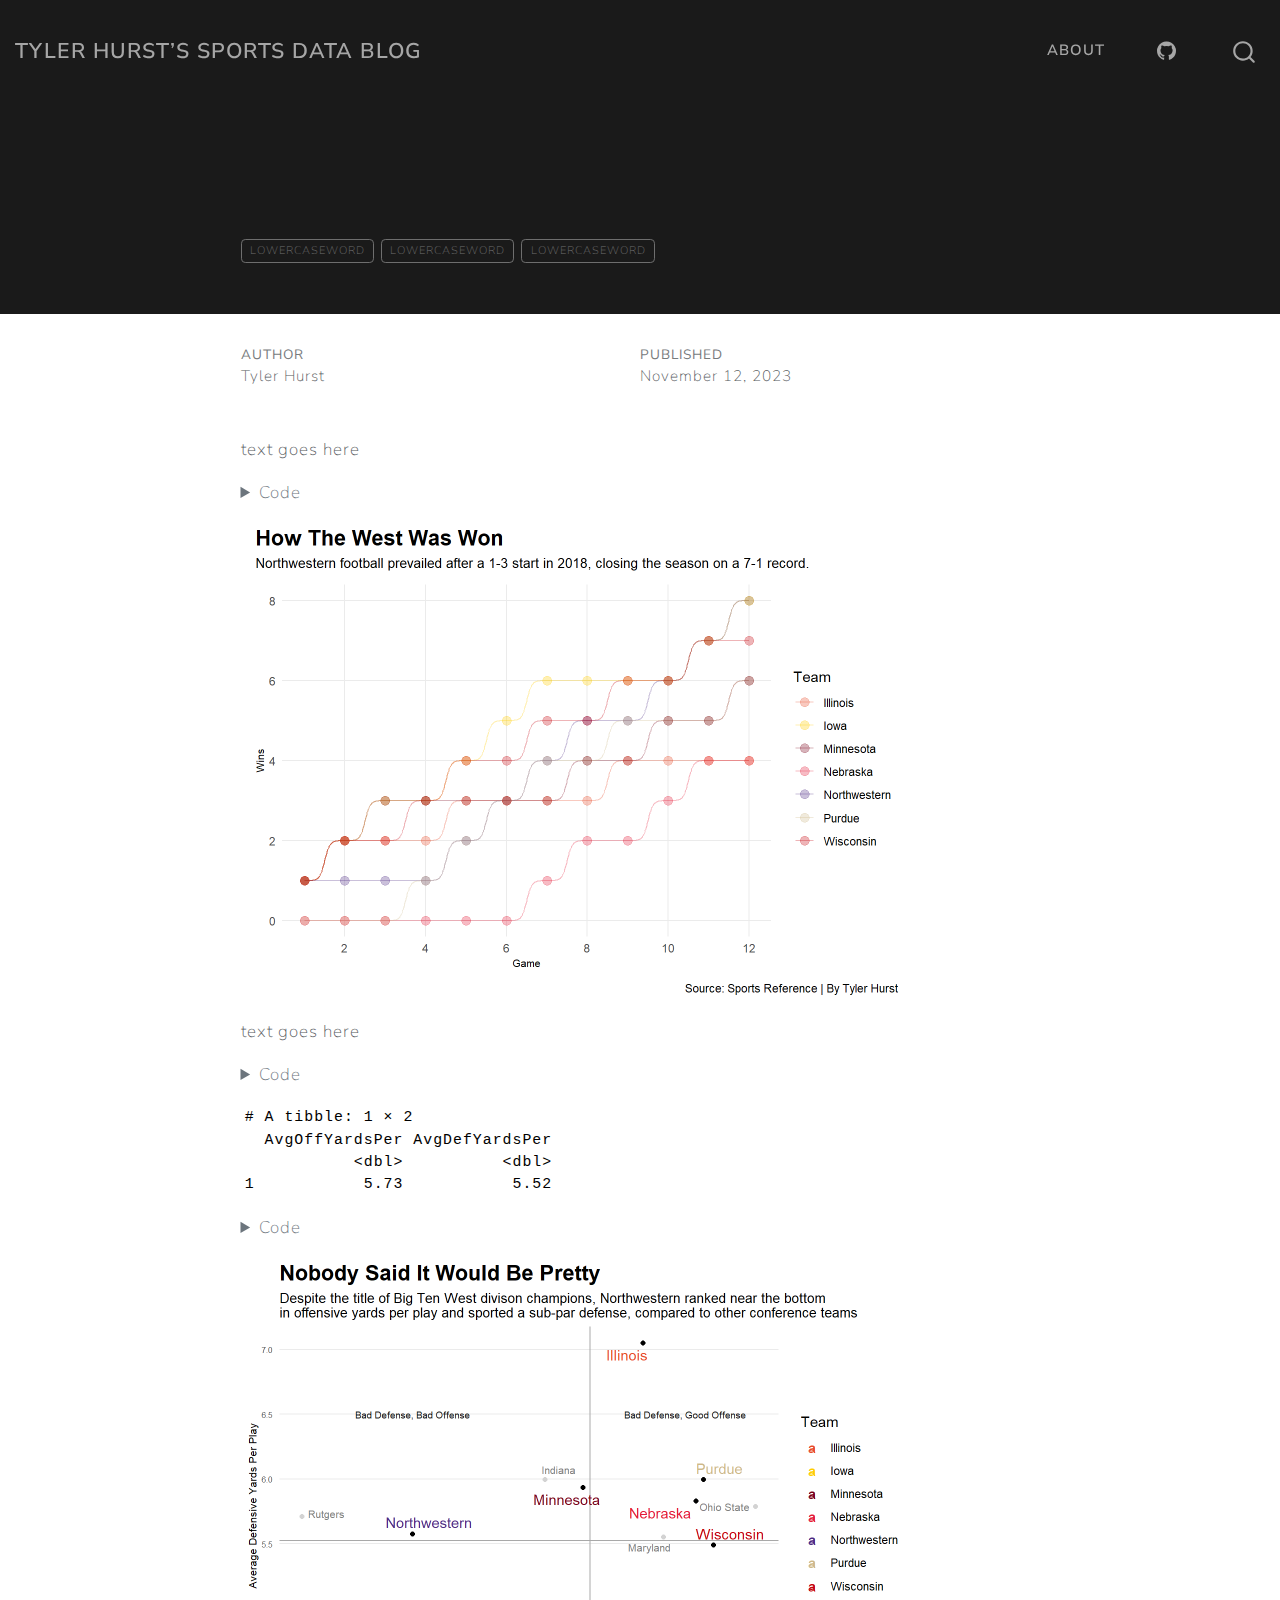
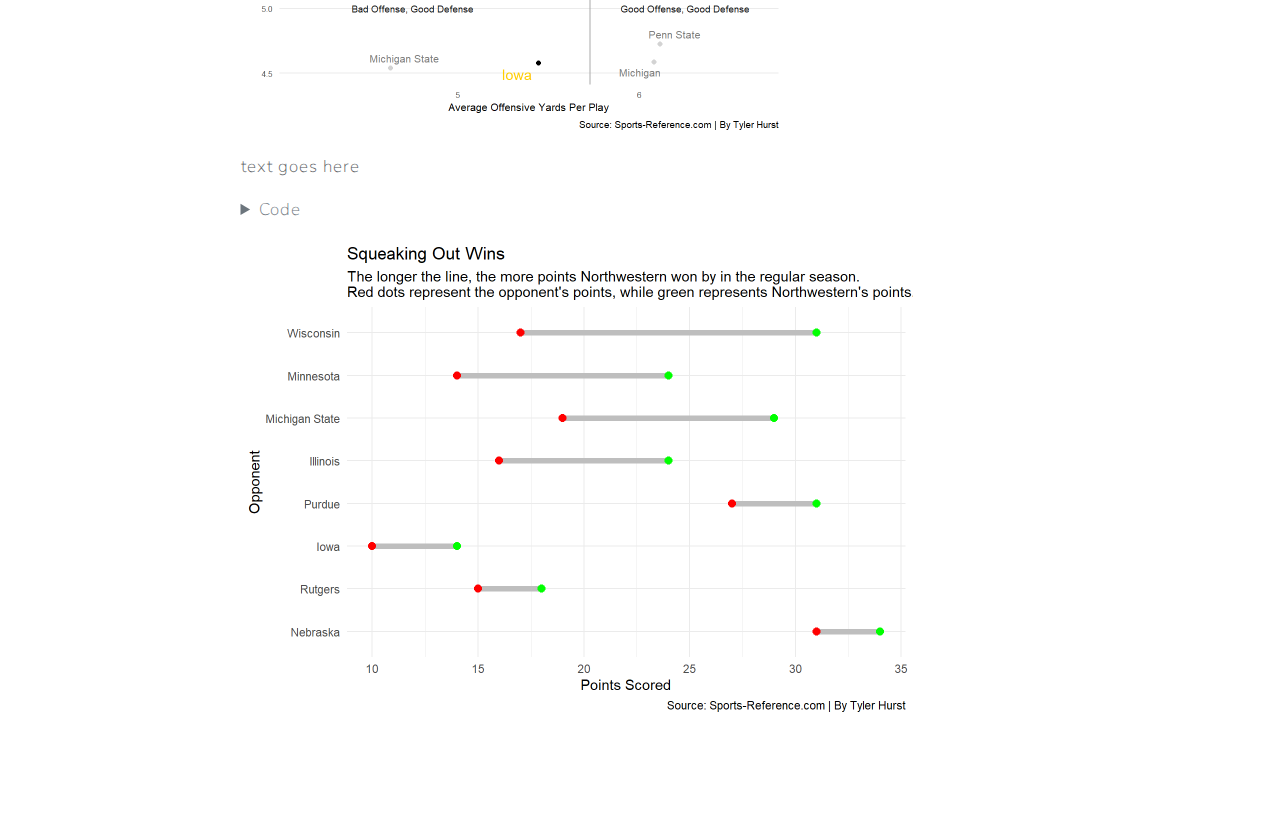
==== posts/how-northwestern-won-the-2018-big-ten-west/index.html @ 67102b9d "Project1 Draft" ====
<!DOCTYPE html>
<html xmlns="http://www.w3.org/1999/xhtml" lang="en" xml:lang="en"><head>

<meta charset="utf-8">
<meta name="generator" content="quarto-1.3.450">

<meta name="viewport" content="width=device-width, initial-scale=1.0, user-scalable=yes">

<meta name="author" content="Tyler Hurst">
<meta name="dcterms.date" content="2023-11-12">

<title>Tyler Hurst’s Sports Data Blog - How Northwestern Won the 2018 Big Ten West</title>
<style>
code{white-space: pre-wrap;}
span.smallcaps{font-variant: small-caps;}
div.columns{display: flex; gap: min(4vw, 1.5em);}
div.column{flex: auto; overflow-x: auto;}
div.hanging-indent{margin-left: 1.5em; text-indent: -1.5em;}
ul.task-list{list-style: none;}
ul.task-list li input[type="checkbox"] {
  width: 0.8em;
  margin: 0 0.8em 0.2em -1em; /* quarto-specific, see https://github.com/quarto-dev/quarto-cli/issues/4556 */ 
  vertical-align: middle;
}
/* CSS for syntax highlighting */
pre > code.sourceCode { white-space: pre; position: relative; }
pre > code.sourceCode > span { display: inline-block; line-height: 1.25; }
pre > code.sourceCode > span:empty { height: 1.2em; }
.sourceCode { overflow: visible; }
code.sourceCode > span { color: inherit; text-decoration: inherit; }
div.sourceCode { margin: 1em 0; }
pre.sourceCode { margin: 0; }
@media screen {
div.sourceCode { overflow: auto; }
}
@media print {
pre > code.sourceCode { white-space: pre-wrap; }
pre > code.sourceCode > span { text-indent: -5em; padding-left: 5em; }
}
pre.numberSource code
  { counter-reset: source-line 0; }
pre.numberSource code > span
  { position: relative; left: -4em; counter-increment: source-line; }
pre.numberSource code > span > a:first-child::before
  { content: counter(source-line);
    position: relative; left: -1em; text-align: right; vertical-align: baseline;
    border: none; display: inline-block;
    -webkit-touch-callout: none; -webkit-user-select: none;
    -khtml-user-select: none; -moz-user-select: none;
    -ms-user-select: none; user-select: none;
    padding: 0 4px; width: 4em;
  }
pre.numberSource { margin-left: 3em;  padding-left: 4px; }
div.sourceCode
  {   }
@media screen {
pre > code.sourceCode > span > a:first-child::before { text-decoration: underline; }
}
</style>


<script src="../../site_libs/quarto-nav/quarto-nav.js"></script>
<script src="../../site_libs/quarto-nav/headroom.min.js"></script>
<script src="../../site_libs/clipboard/clipboard.min.js"></script>
<script src="../../site_libs/quarto-search/autocomplete.umd.js"></script>
<script src="../../site_libs/quarto-search/fuse.min.js"></script>
<script src="../../site_libs/quarto-search/quarto-search.js"></script>
<meta name="quarto:offset" content="../../">
<script src="../../site_libs/quarto-html/quarto.js"></script>
<script src="../../site_libs/quarto-html/popper.min.js"></script>
<script src="../../site_libs/quarto-html/tippy.umd.min.js"></script>
<script src="../../site_libs/quarto-html/anchor.min.js"></script>
<link href="../../site_libs/quarto-html/tippy.css" rel="stylesheet">
<link href="../../site_libs/quarto-html/quarto-syntax-highlighting.css" rel="stylesheet" id="quarto-text-highlighting-styles">
<script src="../../site_libs/bootstrap/bootstrap.min.js"></script>
<link href="../../site_libs/bootstrap/bootstrap-icons.css" rel="stylesheet">
<link href="../../site_libs/bootstrap/bootstrap.min.css" rel="stylesheet" id="quarto-bootstrap" data-mode="light">
<script id="quarto-search-options" type="application/json">{
  "location": "navbar",
  "copy-button": false,
  "collapse-after": 3,
  "panel-placement": "end",
  "type": "overlay",
  "limit": 20,
  "language": {
    "search-no-results-text": "No results",
    "search-matching-documents-text": "matching documents",
    "search-copy-link-title": "Copy link to search",
    "search-hide-matches-text": "Hide additional matches",
    "search-more-match-text": "more match in this document",
    "search-more-matches-text": "more matches in this document",
    "search-clear-button-title": "Clear",
    "search-detached-cancel-button-title": "Cancel",
    "search-submit-button-title": "Submit",
    "search-label": "Search"
  }
}</script>


<link rel="stylesheet" href="../../styles.css">
</head>

<body class="nav-fixed fullcontent">

<div id="quarto-search-results"></div>
  <header id="quarto-header" class="headroom fixed-top">
    <nav class="navbar navbar-expand-lg navbar-dark ">
      <div class="navbar-container container-fluid">
      <div class="navbar-brand-container">
    <a class="navbar-brand" href="../../index.html">
    <span class="navbar-title">Tyler Hurst’s Sports Data Blog</span>
    </a>
  </div>
            <div id="quarto-search" class="" title="Search"></div>
          <button class="navbar-toggler" type="button" data-bs-toggle="collapse" data-bs-target="#navbarCollapse" aria-controls="navbarCollapse" aria-expanded="false" aria-label="Toggle navigation" onclick="if (window.quartoToggleHeadroom) { window.quartoToggleHeadroom(); }">
  <span class="navbar-toggler-icon"></span>
</button>
          <div class="collapse navbar-collapse" id="navbarCollapse">
            <ul class="navbar-nav navbar-nav-scroll ms-auto">
  <li class="nav-item">
    <a class="nav-link" href="../../about.html" rel="" target="">
 <span class="menu-text">About</span></a>
  </li>  
  <li class="nav-item compact">
    <a class="nav-link" href="https://github.com/tylerhursttt" rel="" target=""><i class="bi bi-github" role="img">
</i> 
 <span class="menu-text"></span></a>
  </li>  
</ul>
            <div class="quarto-navbar-tools">
</div>
          </div> <!-- /navcollapse -->
      </div> <!-- /container-fluid -->
    </nav>
</header>
<!-- content -->
<header id="title-block-header" class="quarto-title-block default page-columns page-full">
  <div class="quarto-title-banner page-columns page-full">
    <div class="quarto-title column-body">
      <h1 class="title">How Northwestern Won the 2018 Big Ten West</h1>
                                <div class="quarto-categories">
                <div class="quarto-category">lowercaseword</div>
                <div class="quarto-category">lowercaseword</div>
                <div class="quarto-category">lowercaseword</div>
              </div>
                  </div>
  </div>
    
  
  <div class="quarto-title-meta">

      <div>
      <div class="quarto-title-meta-heading">Author</div>
      <div class="quarto-title-meta-contents">
               <p>Tyler Hurst </p>
            </div>
    </div>
      
      <div>
      <div class="quarto-title-meta-heading">Published</div>
      <div class="quarto-title-meta-contents">
        <p class="date">November 12, 2023</p>
      </div>
    </div>
    
      
    </div>
    
  
  </header><div id="quarto-content" class="quarto-container page-columns page-rows-contents page-layout-article page-navbar">
<!-- sidebar -->
<!-- margin-sidebar -->
    
<!-- main -->
<main class="content quarto-banner-title-block" id="quarto-document-content">




<p>text goes here</p>
<div class="cell">
<details>
<summary>Code</summary>
<div class="sourceCode cell-code" id="cb1"><pre class="sourceCode r code-with-copy"><code class="sourceCode r"><span id="cb1-1"><a href="#cb1-1" aria-hidden="true" tabindex="-1"></a><span class="fu">library</span>(tidyverse)</span>
<span id="cb1-2"><a href="#cb1-2" aria-hidden="true" tabindex="-1"></a><span class="fu">library</span>(ggbump)</span>
<span id="cb1-3"><a href="#cb1-3" aria-hidden="true" tabindex="-1"></a><span class="fu">library</span>(patchwork)</span>
<span id="cb1-4"><a href="#cb1-4" aria-hidden="true" tabindex="-1"></a><span class="fu">library</span>(ggrepel)</span>
<span id="cb1-5"><a href="#cb1-5" aria-hidden="true" tabindex="-1"></a><span class="fu">library</span>(ggalt)</span>
<span id="cb1-6"><a href="#cb1-6" aria-hidden="true" tabindex="-1"></a><span class="fu">library</span>(ggtext)</span>
<span id="cb1-7"><a href="#cb1-7" aria-hidden="true" tabindex="-1"></a></span>
<span id="cb1-8"><a href="#cb1-8" aria-hidden="true" tabindex="-1"></a>BigTenWest18v2 <span class="ot">&lt;-</span> <span class="fu">read_csv</span>(<span class="st">"BigTenWest18v2.csv"</span>)</span>
<span id="cb1-9"><a href="#cb1-9" aria-hidden="true" tabindex="-1"></a>BigTenWest18Ydsv2 <span class="ot">&lt;-</span> <span class="fu">read_csv</span>(<span class="st">"BigTenWest18Ydsv2.csv"</span>)</span>
<span id="cb1-10"><a href="#cb1-10" aria-hidden="true" tabindex="-1"></a>NorthwesternWinScoreDiff <span class="ot">&lt;-</span> <span class="fu">read_csv</span>(<span class="st">"NorthwesternWinScoreDiff.csv"</span>)</span>
<span id="cb1-11"><a href="#cb1-11" aria-hidden="true" tabindex="-1"></a></span>
<span id="cb1-12"><a href="#cb1-12" aria-hidden="true" tabindex="-1"></a>northwestern_data <span class="ot">&lt;-</span> BigTenWest18v2 <span class="sc">|&gt;</span></span>
<span id="cb1-13"><a href="#cb1-13" aria-hidden="true" tabindex="-1"></a>  <span class="fu">filter</span>(Team <span class="sc">==</span> <span class="st">"Northwestern"</span>)</span>
<span id="cb1-14"><a href="#cb1-14" aria-hidden="true" tabindex="-1"></a></span>
<span id="cb1-15"><a href="#cb1-15" aria-hidden="true" tabindex="-1"></a><span class="fu">ggplot</span>() <span class="sc">+</span> </span>
<span id="cb1-16"><a href="#cb1-16" aria-hidden="true" tabindex="-1"></a>  <span class="fu">geom_bump</span>(<span class="at">data=</span>BigTenWest18v2, <span class="fu">aes</span>(<span class="at">x=</span>Game, <span class="at">y=</span>Wins, <span class="at">color=</span>Team), <span class="at">alpha=</span>.<span class="dv">3</span>) <span class="sc">+</span></span>
<span id="cb1-17"><a href="#cb1-17" aria-hidden="true" tabindex="-1"></a>  <span class="fu">geom_point</span>(<span class="at">data=</span>BigTenWest18v2, <span class="fu">aes</span>(<span class="at">x=</span>Game, <span class="at">y=</span>Wins, <span class="at">color=</span>Team), <span class="at">size =</span> <span class="dv">3</span>, <span class="at">alpha=</span>.<span class="dv">3</span>) <span class="sc">+</span> </span>
<span id="cb1-18"><a href="#cb1-18" aria-hidden="true" tabindex="-1"></a> <span class="fu">scale_color_manual</span>(<span class="at">values =</span> <span class="fu">c</span>(<span class="st">"#E84A27"</span>, <span class="st">"#FFCD00"</span>, <span class="st">"#7A0019"</span>, <span class="st">"#E41C38"</span>, <span class="st">"#4E2A84"</span>, <span class="st">"#CEB888"</span>, <span class="st">"#C5050C"</span>)) <span class="sc">+</span></span>
<span id="cb1-19"><a href="#cb1-19" aria-hidden="true" tabindex="-1"></a>  <span class="fu">scale_x_continuous</span>(<span class="at">breaks =</span> <span class="fu">c</span>(<span class="dv">2</span>,<span class="dv">4</span>,<span class="dv">6</span>,<span class="dv">8</span>,<span class="dv">10</span>,<span class="dv">12</span>)) <span class="sc">+</span></span>
<span id="cb1-20"><a href="#cb1-20" aria-hidden="true" tabindex="-1"></a>  <span class="fu">theme_minimal</span>() <span class="sc">+</span></span>
<span id="cb1-21"><a href="#cb1-21" aria-hidden="true" tabindex="-1"></a>  <span class="fu">plot_annotation</span>(</span>
<span id="cb1-22"><a href="#cb1-22" aria-hidden="true" tabindex="-1"></a>    <span class="at">title =</span> <span class="st">"How The West Was Won"</span>,</span>
<span id="cb1-23"><a href="#cb1-23" aria-hidden="true" tabindex="-1"></a>    <span class="at">subtitle =</span> <span class="st">"Northwestern football prevailed after a 1-3 start in 2018, closing the season on a 7-1 record."</span>,</span>
<span id="cb1-24"><a href="#cb1-24" aria-hidden="true" tabindex="-1"></a>    <span class="at">caption =</span> <span class="st">"Source: Sports Reference | By Tyler Hurst"</span></span>
<span id="cb1-25"><a href="#cb1-25" aria-hidden="true" tabindex="-1"></a>  ) <span class="sc">&amp;</span> </span>
<span id="cb1-26"><a href="#cb1-26" aria-hidden="true" tabindex="-1"></a>  <span class="fu">theme</span>(</span>
<span id="cb1-27"><a href="#cb1-27" aria-hidden="true" tabindex="-1"></a>    <span class="at">plot.title =</span> <span class="fu">element_text</span>(<span class="at">size =</span> <span class="dv">16</span>, <span class="at">face =</span> <span class="st">"bold"</span>),</span>
<span id="cb1-28"><a href="#cb1-28" aria-hidden="true" tabindex="-1"></a>    <span class="at">axis.title =</span> <span class="fu">element_text</span>(<span class="at">size =</span> <span class="dv">8</span>), </span>
<span id="cb1-29"><a href="#cb1-29" aria-hidden="true" tabindex="-1"></a>    <span class="at">plot.subtitle =</span> <span class="fu">element_text</span>(<span class="at">size=</span><span class="dv">10</span>), </span>
<span id="cb1-30"><a href="#cb1-30" aria-hidden="true" tabindex="-1"></a>    <span class="at">panel.grid.minor =</span> <span class="fu">element_blank</span>()</span>
<span id="cb1-31"><a href="#cb1-31" aria-hidden="true" tabindex="-1"></a>  )</span></code><button title="Copy to Clipboard" class="code-copy-button"><i class="bi"></i></button></pre></div>
</details>
<div class="cell-output-display">
<p><img src="index_files/figure-html/unnamed-chunk-1-1.png" class="img-fluid" width="672"></p>
</div>
</div>
<p>text goes here</p>
<div class="cell">
<details>
<summary>Code</summary>
<div class="sourceCode cell-code" id="cb2"><pre class="sourceCode r code-with-copy"><code class="sourceCode r"><span id="cb2-1"><a href="#cb2-1" aria-hidden="true" tabindex="-1"></a>BigTenWest18Ydsv2 <span class="sc">|&gt;</span></span>
<span id="cb2-2"><a href="#cb2-2" aria-hidden="true" tabindex="-1"></a>  <span class="fu">group_by</span>(Team) <span class="sc">|&gt;</span></span>
<span id="cb2-3"><a href="#cb2-3" aria-hidden="true" tabindex="-1"></a>  <span class="fu">summarise</span>(</span>
<span id="cb2-4"><a href="#cb2-4" aria-hidden="true" tabindex="-1"></a>    <span class="at">TotalPlays =</span> <span class="fu">sum</span>(OffPlays), </span>
<span id="cb2-5"><a href="#cb2-5" aria-hidden="true" tabindex="-1"></a>    <span class="at">TotalYards =</span> <span class="fu">sum</span>(OffYds), </span>
<span id="cb2-6"><a href="#cb2-6" aria-hidden="true" tabindex="-1"></a>    <span class="at">DefensivePlays =</span> <span class="fu">sum</span>(DefPlays), </span>
<span id="cb2-7"><a href="#cb2-7" aria-hidden="true" tabindex="-1"></a>    <span class="at">DefensiveYards =</span> <span class="fu">sum</span>(DefYds)) <span class="sc">|&gt;</span></span>
<span id="cb2-8"><a href="#cb2-8" aria-hidden="true" tabindex="-1"></a>  <span class="fu">mutate</span>(</span>
<span id="cb2-9"><a href="#cb2-9" aria-hidden="true" tabindex="-1"></a>    <span class="at">OffensiveYPP =</span> TotalYards<span class="sc">/</span>TotalPlays, </span>
<span id="cb2-10"><a href="#cb2-10" aria-hidden="true" tabindex="-1"></a>    <span class="at">DefensiveYPP =</span> DefensiveYards<span class="sc">/</span>DefensivePlays) <span class="ot">-&gt;</span> ypp</span>
<span id="cb2-11"><a href="#cb2-11" aria-hidden="true" tabindex="-1"></a></span>
<span id="cb2-12"><a href="#cb2-12" aria-hidden="true" tabindex="-1"></a>averages <span class="ot">&lt;-</span> ypp <span class="sc">|&gt;</span> <span class="fu">ungroup</span>() <span class="sc">|&gt;</span> <span class="fu">summarise</span>(<span class="at">AvgOffYardsPer =</span> <span class="fu">mean</span>(OffensiveYPP), <span class="at">AvgDefYardsPer =</span> <span class="fu">mean</span>(DefensiveYPP))</span>
<span id="cb2-13"><a href="#cb2-13" aria-hidden="true" tabindex="-1"></a></span>
<span id="cb2-14"><a href="#cb2-14" aria-hidden="true" tabindex="-1"></a>averages</span></code><button title="Copy to Clipboard" class="code-copy-button"><i class="bi"></i></button></pre></div>
</details>
<div class="cell-output cell-output-stdout">
<pre><code># A tibble: 1 × 2
  AvgOffYardsPer AvgDefYardsPer
           &lt;dbl&gt;          &lt;dbl&gt;
1           5.73           5.52</code></pre>
</div>
<details>
<summary>Code</summary>
<div class="sourceCode cell-code" id="cb4"><pre class="sourceCode r code-with-copy"><code class="sourceCode r"><span id="cb4-1"><a href="#cb4-1" aria-hidden="true" tabindex="-1"></a>west_teams <span class="ot">&lt;-</span> <span class="fu">c</span>(<span class="st">"Northwestern"</span>, <span class="st">"Illinois"</span>, <span class="st">"Iowa"</span>, <span class="st">"Minnesota"</span>, <span class="st">"Nebraska"</span>, <span class="st">"Wisconsin"</span>, <span class="st">"Purdue"</span>)</span>
<span id="cb4-2"><a href="#cb4-2" aria-hidden="true" tabindex="-1"></a></span>
<span id="cb4-3"><a href="#cb4-3" aria-hidden="true" tabindex="-1"></a>west <span class="ot">&lt;-</span> ypp <span class="sc">|&gt;</span> <span class="fu">filter</span>(Team <span class="sc">%in%</span> west_teams)</span>
<span id="cb4-4"><a href="#cb4-4" aria-hidden="true" tabindex="-1"></a></span>
<span id="cb4-5"><a href="#cb4-5" aria-hidden="true" tabindex="-1"></a>east_teams <span class="ot">&lt;-</span> <span class="fu">c</span>(<span class="st">"Ohio State"</span>, <span class="st">"Indiana"</span>, <span class="st">"Michigan"</span>, <span class="st">"Michigan State"</span>, <span class="st">"Penn State"</span>, <span class="st">"Maryland"</span>, <span class="st">"Rutgers"</span>)</span>
<span id="cb4-6"><a href="#cb4-6" aria-hidden="true" tabindex="-1"></a></span>
<span id="cb4-7"><a href="#cb4-7" aria-hidden="true" tabindex="-1"></a>east <span class="ot">&lt;-</span> ypp <span class="sc">|&gt;</span> <span class="fu">filter</span>(Team <span class="sc">%in%</span> east_teams)</span>
<span id="cb4-8"><a href="#cb4-8" aria-hidden="true" tabindex="-1"></a></span>
<span id="cb4-9"><a href="#cb4-9" aria-hidden="true" tabindex="-1"></a>team_colors <span class="ot">&lt;-</span> <span class="fu">c</span>(<span class="st">"Illinois"</span> <span class="ot">=</span> <span class="st">"#E84A27"</span>, <span class="st">"Iowa"</span> <span class="ot">=</span> <span class="st">"#FFCD00"</span>, <span class="st">"Minnesota"</span> <span class="ot">=</span> <span class="st">"#7A0019"</span>, <span class="st">"Nebraska"</span> <span class="ot">=</span> <span class="st">"#E41C38"</span>, <span class="st">"Northwestern"</span> <span class="ot">=</span> <span class="st">"#4E2A84"</span>, <span class="st">"Purdue"</span> <span class="ot">=</span> <span class="st">"#CEB888"</span>, <span class="st">"Wisconsin"</span> <span class="ot">=</span> <span class="st">"#C5050C"</span>)</span>
<span id="cb4-10"><a href="#cb4-10" aria-hidden="true" tabindex="-1"></a></span>
<span id="cb4-11"><a href="#cb4-11" aria-hidden="true" tabindex="-1"></a> <span class="fu">ggplot</span>() <span class="sc">+</span> </span>
<span id="cb4-12"><a href="#cb4-12" aria-hidden="true" tabindex="-1"></a>  <span class="fu">geom_point</span>(<span class="at">data=</span>east, <span class="fu">aes</span>(<span class="at">x=</span>OffensiveYPP, <span class="at">y=</span>DefensiveYPP), <span class="at">color=</span><span class="st">"light grey"</span>, <span class="at">size =</span> <span class="fl">1.4</span>) <span class="sc">+</span></span>
<span id="cb4-13"><a href="#cb4-13" aria-hidden="true" tabindex="-1"></a>  <span class="fu">geom_point</span>(<span class="at">data=</span>west, <span class="fu">aes</span>(<span class="at">x=</span>OffensiveYPP, <span class="at">y=</span>DefensiveYPP)) <span class="sc">+</span></span>
<span id="cb4-14"><a href="#cb4-14" aria-hidden="true" tabindex="-1"></a>  <span class="fu">geom_hline</span>(<span class="at">yintercept=</span><span class="fl">5.524939</span>, <span class="at">color=</span><span class="st">"dark grey"</span>) <span class="sc">+</span> </span>
<span id="cb4-15"><a href="#cb4-15" aria-hidden="true" tabindex="-1"></a>  <span class="fu">geom_vline</span>(<span class="at">xintercept=</span><span class="fl">5.726772</span>, <span class="at">color=</span><span class="st">"dark grey"</span>) <span class="sc">+</span></span>
<span id="cb4-16"><a href="#cb4-16" aria-hidden="true" tabindex="-1"></a>  <span class="fu">geom_text</span>(<span class="fu">aes</span>(<span class="at">x=</span><span class="fl">6.25</span>, <span class="at">y=</span><span class="dv">5</span>, <span class="at">label=</span><span class="st">"Good Offense, Good Defense"</span>), <span class="at">color=</span><span class="st">"#151515"</span>, <span class="at">size =</span> <span class="fl">2.5</span>) <span class="sc">+</span></span>
<span id="cb4-17"><a href="#cb4-17" aria-hidden="true" tabindex="-1"></a>  <span class="fu">geom_text</span>(<span class="fu">aes</span>(<span class="at">x=</span><span class="fl">4.75</span>, <span class="at">y=</span><span class="dv">5</span>, <span class="at">label=</span><span class="st">"Bad Offense, Good Defense"</span>), <span class="at">color=</span><span class="st">"#151515"</span>, <span class="at">size =</span> <span class="fl">2.5</span>) <span class="sc">+</span></span>
<span id="cb4-18"><a href="#cb4-18" aria-hidden="true" tabindex="-1"></a>  <span class="fu">geom_text</span>(<span class="fu">aes</span>(<span class="at">x=</span><span class="fl">4.75</span>, <span class="at">y=</span><span class="fl">6.5</span>, <span class="at">label=</span><span class="st">"Bad Defense, Bad Offense"</span>), <span class="at">color=</span><span class="st">"#151515"</span>, <span class="at">size =</span> <span class="fl">2.5</span>) <span class="sc">+</span></span>
<span id="cb4-19"><a href="#cb4-19" aria-hidden="true" tabindex="-1"></a>  <span class="fu">geom_text</span>(<span class="fu">aes</span>(<span class="at">x=</span><span class="fl">6.25</span>, <span class="at">y=</span><span class="fl">6.5</span>, <span class="at">label=</span><span class="st">"Bad Defense, Good Offense"</span>), <span class="at">color=</span><span class="st">"#151515"</span>, <span class="at">size =</span> <span class="fl">2.5</span>) <span class="sc">+</span></span>
<span id="cb4-20"><a href="#cb4-20" aria-hidden="true" tabindex="-1"></a>  <span class="fu">geom_text_repel</span>(<span class="at">data=</span>west, <span class="fu">aes</span>(<span class="at">x=</span>OffensiveYPP, <span class="at">y=</span>DefensiveYPP, <span class="at">label=</span>Team, <span class="at">color=</span>Team)) <span class="sc">+</span></span>
<span id="cb4-21"><a href="#cb4-21" aria-hidden="true" tabindex="-1"></a>  <span class="fu">geom_text_repel</span>(<span class="at">data=</span>east, <span class="fu">aes</span>(<span class="at">x=</span>OffensiveYPP, <span class="at">y=</span>DefensiveYPP, <span class="at">label=</span>Team, <span class="at">color=</span>Team), <span class="at">size =</span> <span class="fl">2.8</span>) <span class="sc">+</span></span>
<span id="cb4-22"><a href="#cb4-22" aria-hidden="true" tabindex="-1"></a>  <span class="fu">labs</span>(<span class="at">x=</span><span class="st">"Average Offensive Yards Per Play"</span>, <span class="at">y=</span><span class="st">"Average Defensive Yards Per Play"</span>, <span class="at">title=</span><span class="st">"Nobody Said It Would Be Pretty"</span>, <span class="at">subtitle=</span><span class="st">"Despite the title of Big Ten West divison champions, Northwestern ranked near the bottom</span><span class="sc">\n</span><span class="st">in offensive yards per play and sported a sub-par defense, compared to other conference teams"</span>, <span class="at">caption=</span><span class="st">"Source: Sports-Reference.com | By Tyler Hurst"</span>) <span class="sc">+</span></span>
<span id="cb4-23"><a href="#cb4-23" aria-hidden="true" tabindex="-1"></a>  <span class="fu">scale_color_manual</span>(<span class="at">values =</span> team_colors) <span class="sc">+</span></span>
<span id="cb4-24"><a href="#cb4-24" aria-hidden="true" tabindex="-1"></a>  <span class="fu">theme_minimal</span>() <span class="sc">+</span> </span>
<span id="cb4-25"><a href="#cb4-25" aria-hidden="true" tabindex="-1"></a>  <span class="fu">theme</span>(</span>
<span id="cb4-26"><a href="#cb4-26" aria-hidden="true" tabindex="-1"></a>    <span class="at">plot.title =</span> <span class="fu">element_text</span>(<span class="at">size =</span> <span class="dv">16</span>, <span class="at">face =</span> <span class="st">"bold"</span>),</span>
<span id="cb4-27"><a href="#cb4-27" aria-hidden="true" tabindex="-1"></a>    <span class="at">plot.subtitle =</span> <span class="fu">element_text</span>(<span class="at">size =</span> <span class="dv">10</span>),</span>
<span id="cb4-28"><a href="#cb4-28" aria-hidden="true" tabindex="-1"></a>    <span class="at">plot.caption =</span> <span class="fu">element_text</span>(<span class="at">size =</span> <span class="dv">7</span>),</span>
<span id="cb4-29"><a href="#cb4-29" aria-hidden="true" tabindex="-1"></a>    <span class="at">axis.title =</span> <span class="fu">element_text</span>(<span class="at">size =</span> <span class="dv">8</span>),</span>
<span id="cb4-30"><a href="#cb4-30" aria-hidden="true" tabindex="-1"></a>    <span class="at">axis.text =</span> <span class="fu">element_text</span>(<span class="at">size =</span> <span class="dv">6</span>),</span>
<span id="cb4-31"><a href="#cb4-31" aria-hidden="true" tabindex="-1"></a>    <span class="at">axis.ticks =</span> <span class="fu">element_blank</span>(),</span>
<span id="cb4-32"><a href="#cb4-32" aria-hidden="true" tabindex="-1"></a>    <span class="at">panel.grid.minor =</span> <span class="fu">element_blank</span>(),</span>
<span id="cb4-33"><a href="#cb4-33" aria-hidden="true" tabindex="-1"></a>    <span class="at">panel.grid.major.x =</span> <span class="fu">element_blank</span>()</span>
<span id="cb4-34"><a href="#cb4-34" aria-hidden="true" tabindex="-1"></a>  )</span></code><button title="Copy to Clipboard" class="code-copy-button"><i class="bi"></i></button></pre></div>
</details>
<div class="cell-output-display">
<p><img src="index_files/figure-html/unnamed-chunk-2-1.png" class="img-fluid" width="672"></p>
</div>
</div>
<p>text goes here</p>
<div class="cell">
<details>
<summary>Code</summary>
<div class="sourceCode cell-code" id="cb5"><pre class="sourceCode r code-with-copy"><code class="sourceCode r"><span id="cb5-1"><a href="#cb5-1" aria-hidden="true" tabindex="-1"></a><span class="fu">ggplot</span>() <span class="sc">+</span> </span>
<span id="cb5-2"><a href="#cb5-2" aria-hidden="true" tabindex="-1"></a>  <span class="fu">geom_dumbbell</span>(</span>
<span id="cb5-3"><a href="#cb5-3" aria-hidden="true" tabindex="-1"></a>    <span class="at">data=</span>NorthwesternWinScoreDiff,</span>
<span id="cb5-4"><a href="#cb5-4" aria-hidden="true" tabindex="-1"></a>    <span class="fu">aes</span>(<span class="at">y=</span><span class="fu">reorder</span>(Opponent, ScoreDiff), <span class="at">x=</span>TeamPts, <span class="at">xend=</span>OppPts),</span>
<span id="cb5-5"><a href="#cb5-5" aria-hidden="true" tabindex="-1"></a>    <span class="at">size =</span> <span class="dv">2</span>,</span>
<span id="cb5-6"><a href="#cb5-6" aria-hidden="true" tabindex="-1"></a>    <span class="at">colour =</span> <span class="st">"grey"</span>,</span>
<span id="cb5-7"><a href="#cb5-7" aria-hidden="true" tabindex="-1"></a>    <span class="at">colour_x =</span> <span class="st">"green"</span>,</span>
<span id="cb5-8"><a href="#cb5-8" aria-hidden="true" tabindex="-1"></a>    <span class="at">colour_xend =</span> <span class="st">"red"</span>) <span class="sc">+</span></span>
<span id="cb5-9"><a href="#cb5-9" aria-hidden="true" tabindex="-1"></a>  <span class="fu">labs</span>(</span>
<span id="cb5-10"><a href="#cb5-10" aria-hidden="true" tabindex="-1"></a>    <span class="at">title=</span><span class="st">"Squeaking Out Wins"</span>,</span>
<span id="cb5-11"><a href="#cb5-11" aria-hidden="true" tabindex="-1"></a>    <span class="at">subtitle =</span> <span class="st">"The longer the line, the more points Northwestern won by in the regular season.</span><span class="sc">\n</span><span class="st">Red dots represent the opponent's points, while green represents Northwestern's points."</span>,</span>
<span id="cb5-12"><a href="#cb5-12" aria-hidden="true" tabindex="-1"></a>    <span class="at">x =</span> <span class="st">"Points Scored"</span>,</span>
<span id="cb5-13"><a href="#cb5-13" aria-hidden="true" tabindex="-1"></a>    <span class="at">y =</span> <span class="st">"Opponent"</span>,</span>
<span id="cb5-14"><a href="#cb5-14" aria-hidden="true" tabindex="-1"></a>    <span class="at">caption=</span><span class="st">"Source: Sports-Reference.com | By Tyler Hurst"</span>) <span class="sc">+</span> </span>
<span id="cb5-15"><a href="#cb5-15" aria-hidden="true" tabindex="-1"></a>  <span class="fu">theme</span>(</span>
<span id="cb5-16"><a href="#cb5-16" aria-hidden="true" tabindex="-1"></a>    <span class="at">plot.title =</span> <span class="fu">element_text</span>(<span class="at">size =</span> <span class="dv">16</span>, <span class="at">face =</span> <span class="st">"bold"</span>),</span>
<span id="cb5-17"><a href="#cb5-17" aria-hidden="true" tabindex="-1"></a>    <span class="at">plot.subtitle =</span> <span class="fu">element_textbox_simple</span>()</span>
<span id="cb5-18"><a href="#cb5-18" aria-hidden="true" tabindex="-1"></a>  ) <span class="sc">+</span></span>
<span id="cb5-19"><a href="#cb5-19" aria-hidden="true" tabindex="-1"></a>  <span class="fu">theme_minimal</span>()</span></code><button title="Copy to Clipboard" class="code-copy-button"><i class="bi"></i></button></pre></div>
</details>
<div class="cell-output-display">
<p><img src="index_files/figure-html/unnamed-chunk-3-1.png" class="img-fluid" width="672"></p>
</div>
</div>



</main> <!-- /main -->
<script id="quarto-html-after-body" type="application/javascript">
window.document.addEventListener("DOMContentLoaded", function (event) {
  const toggleBodyColorMode = (bsSheetEl) => {
    const mode = bsSheetEl.getAttribute("data-mode");
    const bodyEl = window.document.querySelector("body");
    if (mode === "dark") {
      bodyEl.classList.add("quarto-dark");
      bodyEl.classList.remove("quarto-light");
    } else {
      bodyEl.classList.add("quarto-light");
      bodyEl.classList.remove("quarto-dark");
    }
  }
  const toggleBodyColorPrimary = () => {
    const bsSheetEl = window.document.querySelector("link#quarto-bootstrap");
    if (bsSheetEl) {
      toggleBodyColorMode(bsSheetEl);
    }
  }
  toggleBodyColorPrimary();  
  const icon = "";
  const anchorJS = new window.AnchorJS();
  anchorJS.options = {
    placement: 'right',
    icon: icon
  };
  anchorJS.add('.anchored');
  const isCodeAnnotation = (el) => {
    for (const clz of el.classList) {
      if (clz.startsWith('code-annotation-')) {                     
        return true;
      }
    }
    return false;
  }
  const clipboard = new window.ClipboardJS('.code-copy-button', {
    text: function(trigger) {
      const codeEl = trigger.previousElementSibling.cloneNode(true);
      for (const childEl of codeEl.children) {
        if (isCodeAnnotation(childEl)) {
          childEl.remove();
        }
      }
      return codeEl.innerText;
    }
  });
  clipboard.on('success', function(e) {
    // button target
    const button = e.trigger;
    // don't keep focus
    button.blur();
    // flash "checked"
    button.classList.add('code-copy-button-checked');
    var currentTitle = button.getAttribute("title");
    button.setAttribute("title", "Copied!");
    let tooltip;
    if (window.bootstrap) {
      button.setAttribute("data-bs-toggle", "tooltip");
      button.setAttribute("data-bs-placement", "left");
      button.setAttribute("data-bs-title", "Copied!");
      tooltip = new bootstrap.Tooltip(button, 
        { trigger: "manual", 
          customClass: "code-copy-button-tooltip",
          offset: [0, -8]});
      tooltip.show();    
    }
    setTimeout(function() {
      if (tooltip) {
        tooltip.hide();
        button.removeAttribute("data-bs-title");
        button.removeAttribute("data-bs-toggle");
        button.removeAttribute("data-bs-placement");
      }
      button.setAttribute("title", currentTitle);
      button.classList.remove('code-copy-button-checked');
    }, 1000);
    // clear code selection
    e.clearSelection();
  });
  function tippyHover(el, contentFn) {
    const config = {
      allowHTML: true,
      content: contentFn,
      maxWidth: 500,
      delay: 100,
      arrow: false,
      appendTo: function(el) {
          return el.parentElement;
      },
      interactive: true,
      interactiveBorder: 10,
      theme: 'quarto',
      placement: 'bottom-start'
    };
    window.tippy(el, config); 
  }
  const noterefs = window.document.querySelectorAll('a[role="doc-noteref"]');
  for (var i=0; i<noterefs.length; i++) {
    const ref = noterefs[i];
    tippyHover(ref, function() {
      // use id or data attribute instead here
      let href = ref.getAttribute('data-footnote-href') || ref.getAttribute('href');
      try { href = new URL(href).hash; } catch {}
      const id = href.replace(/^#\/?/, "");
      const note = window.document.getElementById(id);
      return note.innerHTML;
    });
  }
      let selectedAnnoteEl;
      const selectorForAnnotation = ( cell, annotation) => {
        let cellAttr = 'data-code-cell="' + cell + '"';
        let lineAttr = 'data-code-annotation="' +  annotation + '"';
        const selector = 'span[' + cellAttr + '][' + lineAttr + ']';
        return selector;
      }
      const selectCodeLines = (annoteEl) => {
        const doc = window.document;
        const targetCell = annoteEl.getAttribute("data-target-cell");
        const targetAnnotation = annoteEl.getAttribute("data-target-annotation");
        const annoteSpan = window.document.querySelector(selectorForAnnotation(targetCell, targetAnnotation));
        const lines = annoteSpan.getAttribute("data-code-lines").split(",");
        const lineIds = lines.map((line) => {
          return targetCell + "-" + line;
        })
        let top = null;
        let height = null;
        let parent = null;
        if (lineIds.length > 0) {
            //compute the position of the single el (top and bottom and make a div)
            const el = window.document.getElementById(lineIds[0]);
            top = el.offsetTop;
            height = el.offsetHeight;
            parent = el.parentElement.parentElement;
          if (lineIds.length > 1) {
            const lastEl = window.document.getElementById(lineIds[lineIds.length - 1]);
            const bottom = lastEl.offsetTop + lastEl.offsetHeight;
            height = bottom - top;
          }
          if (top !== null && height !== null && parent !== null) {
            // cook up a div (if necessary) and position it 
            let div = window.document.getElementById("code-annotation-line-highlight");
            if (div === null) {
              div = window.document.createElement("div");
              div.setAttribute("id", "code-annotation-line-highlight");
              div.style.position = 'absolute';
              parent.appendChild(div);
            }
            div.style.top = top - 2 + "px";
            div.style.height = height + 4 + "px";
            let gutterDiv = window.document.getElementById("code-annotation-line-highlight-gutter");
            if (gutterDiv === null) {
              gutterDiv = window.document.createElement("div");
              gutterDiv.setAttribute("id", "code-annotation-line-highlight-gutter");
              gutterDiv.style.position = 'absolute';
              const codeCell = window.document.getElementById(targetCell);
              const gutter = codeCell.querySelector('.code-annotation-gutter');
              gutter.appendChild(gutterDiv);
            }
            gutterDiv.style.top = top - 2 + "px";
            gutterDiv.style.height = height + 4 + "px";
          }
          selectedAnnoteEl = annoteEl;
        }
      };
      const unselectCodeLines = () => {
        const elementsIds = ["code-annotation-line-highlight", "code-annotation-line-highlight-gutter"];
        elementsIds.forEach((elId) => {
          const div = window.document.getElementById(elId);
          if (div) {
            div.remove();
          }
        });
        selectedAnnoteEl = undefined;
      };
      // Attach click handler to the DT
      const annoteDls = window.document.querySelectorAll('dt[data-target-cell]');
      for (const annoteDlNode of annoteDls) {
        annoteDlNode.addEventListener('click', (event) => {
          const clickedEl = event.target;
          if (clickedEl !== selectedAnnoteEl) {
            unselectCodeLines();
            const activeEl = window.document.querySelector('dt[data-target-cell].code-annotation-active');
            if (activeEl) {
              activeEl.classList.remove('code-annotation-active');
            }
            selectCodeLines(clickedEl);
            clickedEl.classList.add('code-annotation-active');
          } else {
            // Unselect the line
            unselectCodeLines();
            clickedEl.classList.remove('code-annotation-active');
          }
        });
      }
  const findCites = (el) => {
    const parentEl = el.parentElement;
    if (parentEl) {
      const cites = parentEl.dataset.cites;
      if (cites) {
        return {
          el,
          cites: cites.split(' ')
        };
      } else {
        return findCites(el.parentElement)
      }
    } else {
      return undefined;
    }
  };
  var bibliorefs = window.document.querySelectorAll('a[role="doc-biblioref"]');
  for (var i=0; i<bibliorefs.length; i++) {
    const ref = bibliorefs[i];
    const citeInfo = findCites(ref);
    if (citeInfo) {
      tippyHover(citeInfo.el, function() {
        var popup = window.document.createElement('div');
        citeInfo.cites.forEach(function(cite) {
          var citeDiv = window.document.createElement('div');
          citeDiv.classList.add('hanging-indent');
          citeDiv.classList.add('csl-entry');
          var biblioDiv = window.document.getElementById('ref-' + cite);
          if (biblioDiv) {
            citeDiv.innerHTML = biblioDiv.innerHTML;
          }
          popup.appendChild(citeDiv);
        });
        return popup.innerHTML;
      });
    }
  }
});
</script>
</div> <!-- /content -->



</body></html>
---- site_libs/quarto-html/tippy.css ----
.tippy-box[data-animation=fade][data-state=hidden]{opacity:0}[data-tippy-root]{max-width:calc(100vw - 10px)}.tippy-box{position:relative;background-color:#333;color:#fff;border-radius:4px;font-size:14px;line-height:1.4;white-space:normal;outline:0;transition-property:transform,visibility,opacity}.tippy-box[data-placement^=top]>.tippy-arrow{bottom:0}.tippy-box[data-placement^=top]>.tippy-arrow:before{bottom:-7px;left:0;border-width:8px 8px 0;border-top-color:initial;transform-origin:center top}.tippy-box[data-placement^=bottom]>.tippy-arrow{top:0}.tippy-box[data-placement^=bottom]>.tippy-arrow:before{top:-7px;left:0;border-width:0 8px 8px;border-bottom-color:initial;transform-origin:center bottom}.tippy-box[data-placement^=left]>.tippy-arrow{right:0}.tippy-box[data-placement^=left]>.tippy-arrow:before{border-width:8px 0 8px 8px;border-left-color:initial;right:-7px;transform-origin:center left}.tippy-box[data-placement^=right]>.tippy-arrow{left:0}.tippy-box[data-placement^=right]>.tippy-arrow:before{left:-7px;border-width:8px 8px 8px 0;border-right-color:initial;transform-origin:center right}.tippy-box[data-inertia][data-state=visible]{transition-timing-function:cubic-bezier(.54,1.5,.38,1.11)}.tippy-arrow{width:16px;height:16px;color:#333}.tippy-arrow:before{content:"";position:absolute;border-color:transparent;border-style:solid}.tippy-content{position:relative;padding:5px 9px;z-index:1}
---- site_libs/quarto-html/quarto-syntax-highlighting.css ----
/* quarto syntax highlight colors */
:root {
  --quarto-hl-ot-color: #003B4F;
  --quarto-hl-at-color: #657422;
  --quarto-hl-ss-color: #20794D;
  --quarto-hl-an-color: #5E5E5E;
  --quarto-hl-fu-color: #4758AB;
  --quarto-hl-st-color: #20794D;
  --quarto-hl-cf-color: #003B4F;
  --quarto-hl-op-color: #5E5E5E;
  --quarto-hl-er-color: #AD0000;
  --quarto-hl-bn-color: #AD0000;
  --quarto-hl-al-color: #AD0000;
  --quarto-hl-va-color: #111111;
  --quarto-hl-bu-color: inherit;
  --quarto-hl-ex-color: inherit;
  --quarto-hl-pp-color: #AD0000;
  --quarto-hl-in-color: #5E5E5E;
  --quarto-hl-vs-color: #20794D;
  --quarto-hl-wa-color: #5E5E5E;
  --quarto-hl-do-color: #5E5E5E;
  --quarto-hl-im-color: #00769E;
  --quarto-hl-ch-color: #20794D;
  --quarto-hl-dt-color: #AD0000;
  --quarto-hl-fl-color: #AD0000;
  --quarto-hl-co-color: #5E5E5E;
  --quarto-hl-cv-color: #5E5E5E;
  --quarto-hl-cn-color: #8f5902;
  --quarto-hl-sc-color: #5E5E5E;
  --quarto-hl-dv-color: #AD0000;
  --quarto-hl-kw-color: #003B4F;
}

/* other quarto variables */
:root {
  --quarto-font-monospace: SFMono-Regular, Menlo, Monaco, Consolas, "Liberation Mono", "Courier New", monospace;
}

pre > code.sourceCode > span {
  color: #003B4F;
}

code span {
  color: #003B4F;
}

code.sourceCode > span {
  color: #003B4F;
}

div.sourceCode,
div.sourceCode pre.sourceCode {
  color: #003B4F;
}

code span.ot {
  color: #003B4F;
  font-style: inherit;
}

code span.at {
  color: #657422;
  font-style: inherit;
}

code span.ss {
  color: #20794D;
  font-style: inherit;
}

code span.an {
  color: #5E5E5E;
  font-style: inherit;
}

code span.fu {
  color: #4758AB;
  font-style: inherit;
}

code span.st {
  color: #20794D;
  font-style: inherit;
}

code span.cf {
  color: #003B4F;
  font-style: inherit;
}

code span.op {
  color: #5E5E5E;
  font-style: inherit;
}

code span.er {
  color: #AD0000;
  font-style: inherit;
}

code span.bn {
  color: #AD0000;
  font-style: inherit;
}

code span.al {
  color: #AD0000;
  font-style: inherit;
}

code span.va {
  color: #111111;
  font-style: inherit;
}

code span.bu {
  font-style: inherit;
}

code span.ex {
  font-style: inherit;
}

code span.pp {
  color: #AD0000;
  font-style: inherit;
}

code span.in {
  color: #5E5E5E;
  font-style: inherit;
}

code span.vs {
  color: #20794D;
  font-style: inherit;
}

code span.wa {
  color: #5E5E5E;
  font-style: italic;
}

code span.do {
  color: #5E5E5E;
  font-style: italic;
}

code span.im {
  color: #00769E;
  font-style: inherit;
}

code span.ch {
  color: #20794D;
  font-style: inherit;
}

code span.dt {
  color: #AD0000;
  font-style: inherit;
}

code span.fl {
  color: #AD0000;
  font-style: inherit;
}

code span.co {
  color: #5E5E5E;
  font-style: inherit;
}

code span.cv {
  color: #5E5E5E;
  font-style: italic;
}

code span.cn {
  color: #8f5902;
  font-style: inherit;
}

code span.sc {
  color: #5E5E5E;
  font-style: inherit;
}

code span.dv {
  color: #AD0000;
  font-style: inherit;
}

code span.kw {
  color: #003B4F;
  font-style: inherit;
}

.prevent-inlining {
  content: "</";
}

/*# sourceMappingURL=debc5d5d77c3f9108843748ff7464032.css.map */
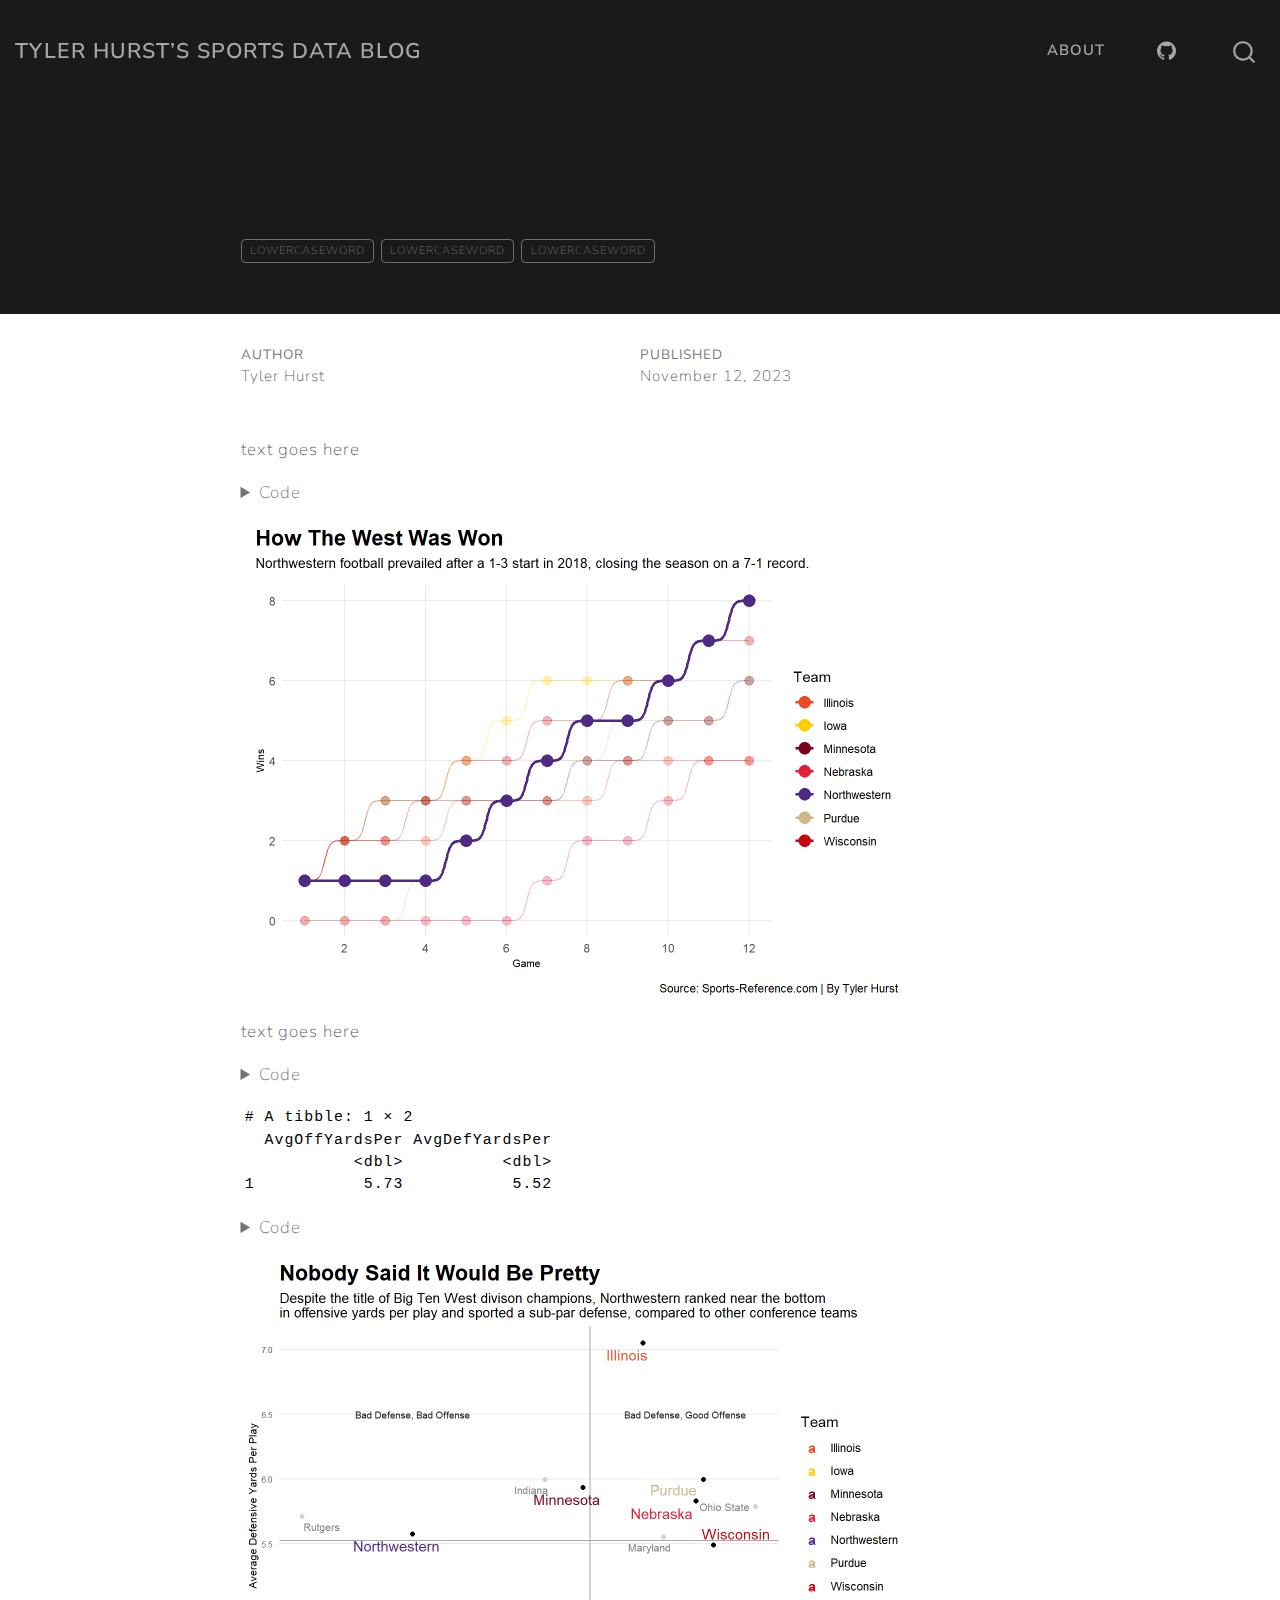
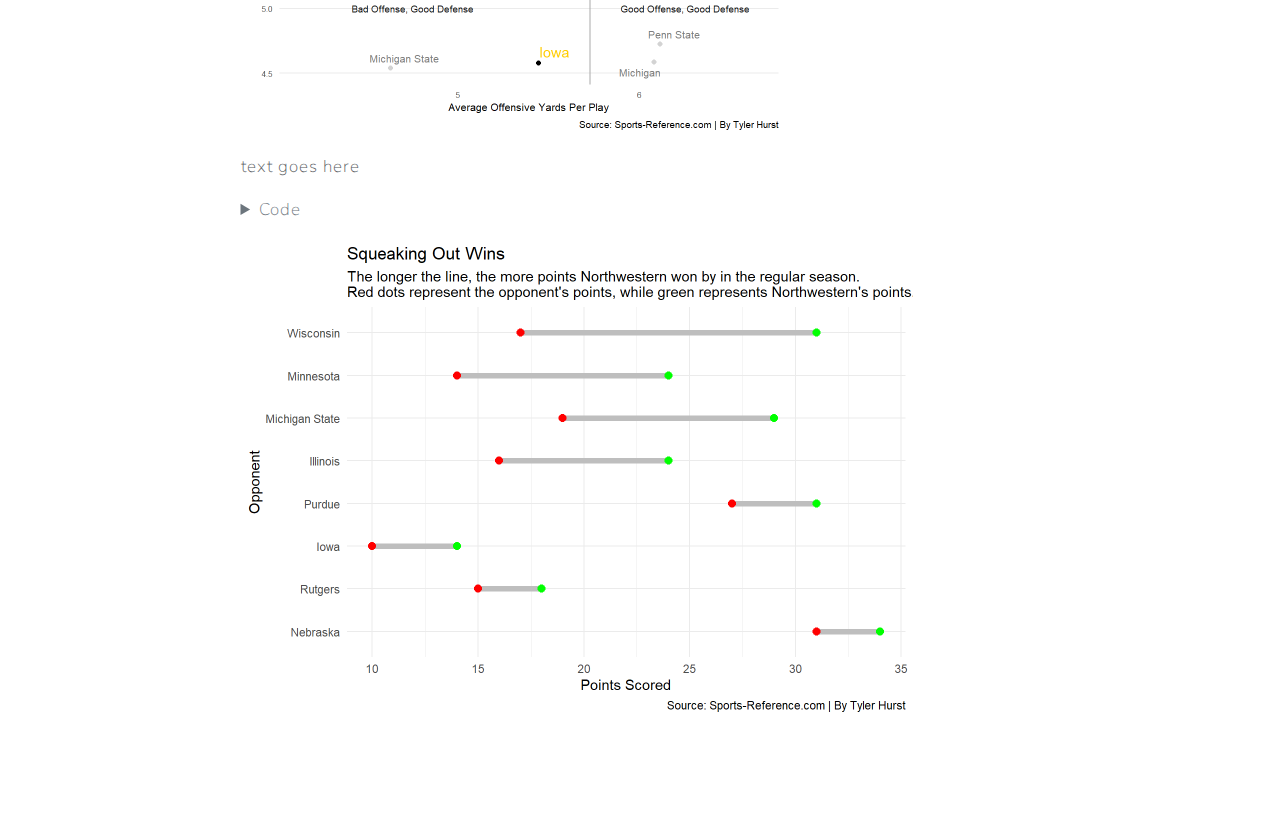
==== commit 83a3b4ae: "Project one draft two" ====
--- a/posts/how-northwestern-won-the-2018-big-ten-west/index.html
+++ b/posts/how-northwestern-won-the-2018-big-ten-west/index.html
@@ -197,21 +197,23 @@
 <span id="cb1-14"><a href="#cb1-14" aria-hidden="true" tabindex="-1"></a></span>
 <span id="cb1-15"><a href="#cb1-15" aria-hidden="true" tabindex="-1"></a><span class="fu">ggplot</span>() <span class="sc">+</span> </span>
 <span id="cb1-16"><a href="#cb1-16" aria-hidden="true" tabindex="-1"></a>  <span class="fu">geom_bump</span>(<span class="at">data=</span>BigTenWest18v2, <span class="fu">aes</span>(<span class="at">x=</span>Game, <span class="at">y=</span>Wins, <span class="at">color=</span>Team), <span class="at">alpha=</span>.<span class="dv">3</span>) <span class="sc">+</span></span>
-<span id="cb1-17"><a href="#cb1-17" aria-hidden="true" tabindex="-1"></a>  <span class="fu">geom_point</span>(<span class="at">data=</span>BigTenWest18v2, <span class="fu">aes</span>(<span class="at">x=</span>Game, <span class="at">y=</span>Wins, <span class="at">color=</span>Team), <span class="at">size =</span> <span class="dv">3</span>, <span class="at">alpha=</span>.<span class="dv">3</span>) <span class="sc">+</span> </span>
-<span id="cb1-18"><a href="#cb1-18" aria-hidden="true" tabindex="-1"></a> <span class="fu">scale_color_manual</span>(<span class="at">values =</span> <span class="fu">c</span>(<span class="st">"#E84A27"</span>, <span class="st">"#FFCD00"</span>, <span class="st">"#7A0019"</span>, <span class="st">"#E41C38"</span>, <span class="st">"#4E2A84"</span>, <span class="st">"#CEB888"</span>, <span class="st">"#C5050C"</span>)) <span class="sc">+</span></span>
-<span id="cb1-19"><a href="#cb1-19" aria-hidden="true" tabindex="-1"></a>  <span class="fu">scale_x_continuous</span>(<span class="at">breaks =</span> <span class="fu">c</span>(<span class="dv">2</span>,<span class="dv">4</span>,<span class="dv">6</span>,<span class="dv">8</span>,<span class="dv">10</span>,<span class="dv">12</span>)) <span class="sc">+</span></span>
-<span id="cb1-20"><a href="#cb1-20" aria-hidden="true" tabindex="-1"></a>  <span class="fu">theme_minimal</span>() <span class="sc">+</span></span>
-<span id="cb1-21"><a href="#cb1-21" aria-hidden="true" tabindex="-1"></a>  <span class="fu">plot_annotation</span>(</span>
-<span id="cb1-22"><a href="#cb1-22" aria-hidden="true" tabindex="-1"></a>    <span class="at">title =</span> <span class="st">"How The West Was Won"</span>,</span>
-<span id="cb1-23"><a href="#cb1-23" aria-hidden="true" tabindex="-1"></a>    <span class="at">subtitle =</span> <span class="st">"Northwestern football prevailed after a 1-3 start in 2018, closing the season on a 7-1 record."</span>,</span>
-<span id="cb1-24"><a href="#cb1-24" aria-hidden="true" tabindex="-1"></a>    <span class="at">caption =</span> <span class="st">"Source: Sports Reference | By Tyler Hurst"</span></span>
-<span id="cb1-25"><a href="#cb1-25" aria-hidden="true" tabindex="-1"></a>  ) <span class="sc">&amp;</span> </span>
-<span id="cb1-26"><a href="#cb1-26" aria-hidden="true" tabindex="-1"></a>  <span class="fu">theme</span>(</span>
-<span id="cb1-27"><a href="#cb1-27" aria-hidden="true" tabindex="-1"></a>    <span class="at">plot.title =</span> <span class="fu">element_text</span>(<span class="at">size =</span> <span class="dv">16</span>, <span class="at">face =</span> <span class="st">"bold"</span>),</span>
-<span id="cb1-28"><a href="#cb1-28" aria-hidden="true" tabindex="-1"></a>    <span class="at">axis.title =</span> <span class="fu">element_text</span>(<span class="at">size =</span> <span class="dv">8</span>), </span>
-<span id="cb1-29"><a href="#cb1-29" aria-hidden="true" tabindex="-1"></a>    <span class="at">plot.subtitle =</span> <span class="fu">element_text</span>(<span class="at">size=</span><span class="dv">10</span>), </span>
-<span id="cb1-30"><a href="#cb1-30" aria-hidden="true" tabindex="-1"></a>    <span class="at">panel.grid.minor =</span> <span class="fu">element_blank</span>()</span>
-<span id="cb1-31"><a href="#cb1-31" aria-hidden="true" tabindex="-1"></a>  )</span></code><button title="Copy to Clipboard" class="code-copy-button"><i class="bi"></i></button></pre></div>
+<span id="cb1-17"><a href="#cb1-17" aria-hidden="true" tabindex="-1"></a>  <span class="fu">geom_point</span>(<span class="at">data=</span>BigTenWest18v2, <span class="fu">aes</span>(<span class="at">x=</span>Game, <span class="at">y=</span>Wins, <span class="at">color=</span>Team), <span class="at">size =</span> <span class="dv">3</span>, <span class="at">alpha=</span>.<span class="dv">3</span>) <span class="sc">+</span></span>
+<span id="cb1-18"><a href="#cb1-18" aria-hidden="true" tabindex="-1"></a>  <span class="fu">geom_point</span>(<span class="at">data=</span>northwestern_data, <span class="fu">aes</span>(<span class="at">x=</span>Game, <span class="at">y=</span>Wins, <span class="at">color=</span>Team), <span class="at">size =</span> <span class="dv">4</span>) <span class="sc">+</span></span>
+<span id="cb1-19"><a href="#cb1-19" aria-hidden="true" tabindex="-1"></a>  <span class="fu">geom_bump</span>(<span class="at">data=</span>northwestern_data, <span class="fu">aes</span>(<span class="at">x=</span>Game, <span class="at">y=</span>Wins, <span class="at">color=</span>Team), <span class="at">size =</span> <span class="dv">1</span>) <span class="sc">+</span></span>
+<span id="cb1-20"><a href="#cb1-20" aria-hidden="true" tabindex="-1"></a> <span class="fu">scale_color_manual</span>(<span class="at">values =</span> <span class="fu">c</span>(<span class="st">"#E84A27"</span>, <span class="st">"#FFCD00"</span>, <span class="st">"#7A0019"</span>, <span class="st">"#E41C38"</span>, <span class="st">"#4E2A84"</span>, <span class="st">"#CEB888"</span>, <span class="st">"#C5050C"</span>)) <span class="sc">+</span></span>
+<span id="cb1-21"><a href="#cb1-21" aria-hidden="true" tabindex="-1"></a>  <span class="fu">scale_x_continuous</span>(<span class="at">breaks =</span> <span class="fu">c</span>(<span class="dv">2</span>,<span class="dv">4</span>,<span class="dv">6</span>,<span class="dv">8</span>,<span class="dv">10</span>,<span class="dv">12</span>)) <span class="sc">+</span></span>
+<span id="cb1-22"><a href="#cb1-22" aria-hidden="true" tabindex="-1"></a>  <span class="fu">theme_minimal</span>() <span class="sc">+</span></span>
+<span id="cb1-23"><a href="#cb1-23" aria-hidden="true" tabindex="-1"></a>  <span class="fu">plot_annotation</span>(</span>
+<span id="cb1-24"><a href="#cb1-24" aria-hidden="true" tabindex="-1"></a>    <span class="at">title =</span> <span class="st">"How The West Was Won"</span>,</span>
+<span id="cb1-25"><a href="#cb1-25" aria-hidden="true" tabindex="-1"></a>    <span class="at">subtitle =</span> <span class="st">"Northwestern football prevailed after a 1-3 start in 2018, closing the season on a 7-1 record."</span>,</span>
+<span id="cb1-26"><a href="#cb1-26" aria-hidden="true" tabindex="-1"></a>    <span class="at">caption =</span> <span class="st">"Source: Sports-Reference.com | By Tyler Hurst"</span></span>
+<span id="cb1-27"><a href="#cb1-27" aria-hidden="true" tabindex="-1"></a>  ) <span class="sc">&amp;</span> </span>
+<span id="cb1-28"><a href="#cb1-28" aria-hidden="true" tabindex="-1"></a>  <span class="fu">theme</span>(</span>
+<span id="cb1-29"><a href="#cb1-29" aria-hidden="true" tabindex="-1"></a>    <span class="at">plot.title =</span> <span class="fu">element_text</span>(<span class="at">size =</span> <span class="dv">16</span>, <span class="at">face =</span> <span class="st">"bold"</span>),</span>
+<span id="cb1-30"><a href="#cb1-30" aria-hidden="true" tabindex="-1"></a>    <span class="at">axis.title =</span> <span class="fu">element_text</span>(<span class="at">size =</span> <span class="dv">8</span>), </span>
+<span id="cb1-31"><a href="#cb1-31" aria-hidden="true" tabindex="-1"></a>    <span class="at">plot.subtitle =</span> <span class="fu">element_text</span>(<span class="at">size=</span><span class="dv">10</span>), </span>
+<span id="cb1-32"><a href="#cb1-32" aria-hidden="true" tabindex="-1"></a>    <span class="at">panel.grid.minor =</span> <span class="fu">element_blank</span>()</span>
+<span id="cb1-33"><a href="#cb1-33" aria-hidden="true" tabindex="-1"></a>  )</span></code><button title="Copy to Clipboard" class="code-copy-button"><i class="bi"></i></button></pre></div>
 </details>
 <div class="cell-output-display">
 <p><img src="index_files/figure-html/unnamed-chunk-1-1.png" class="img-fluid" width="672"></p>
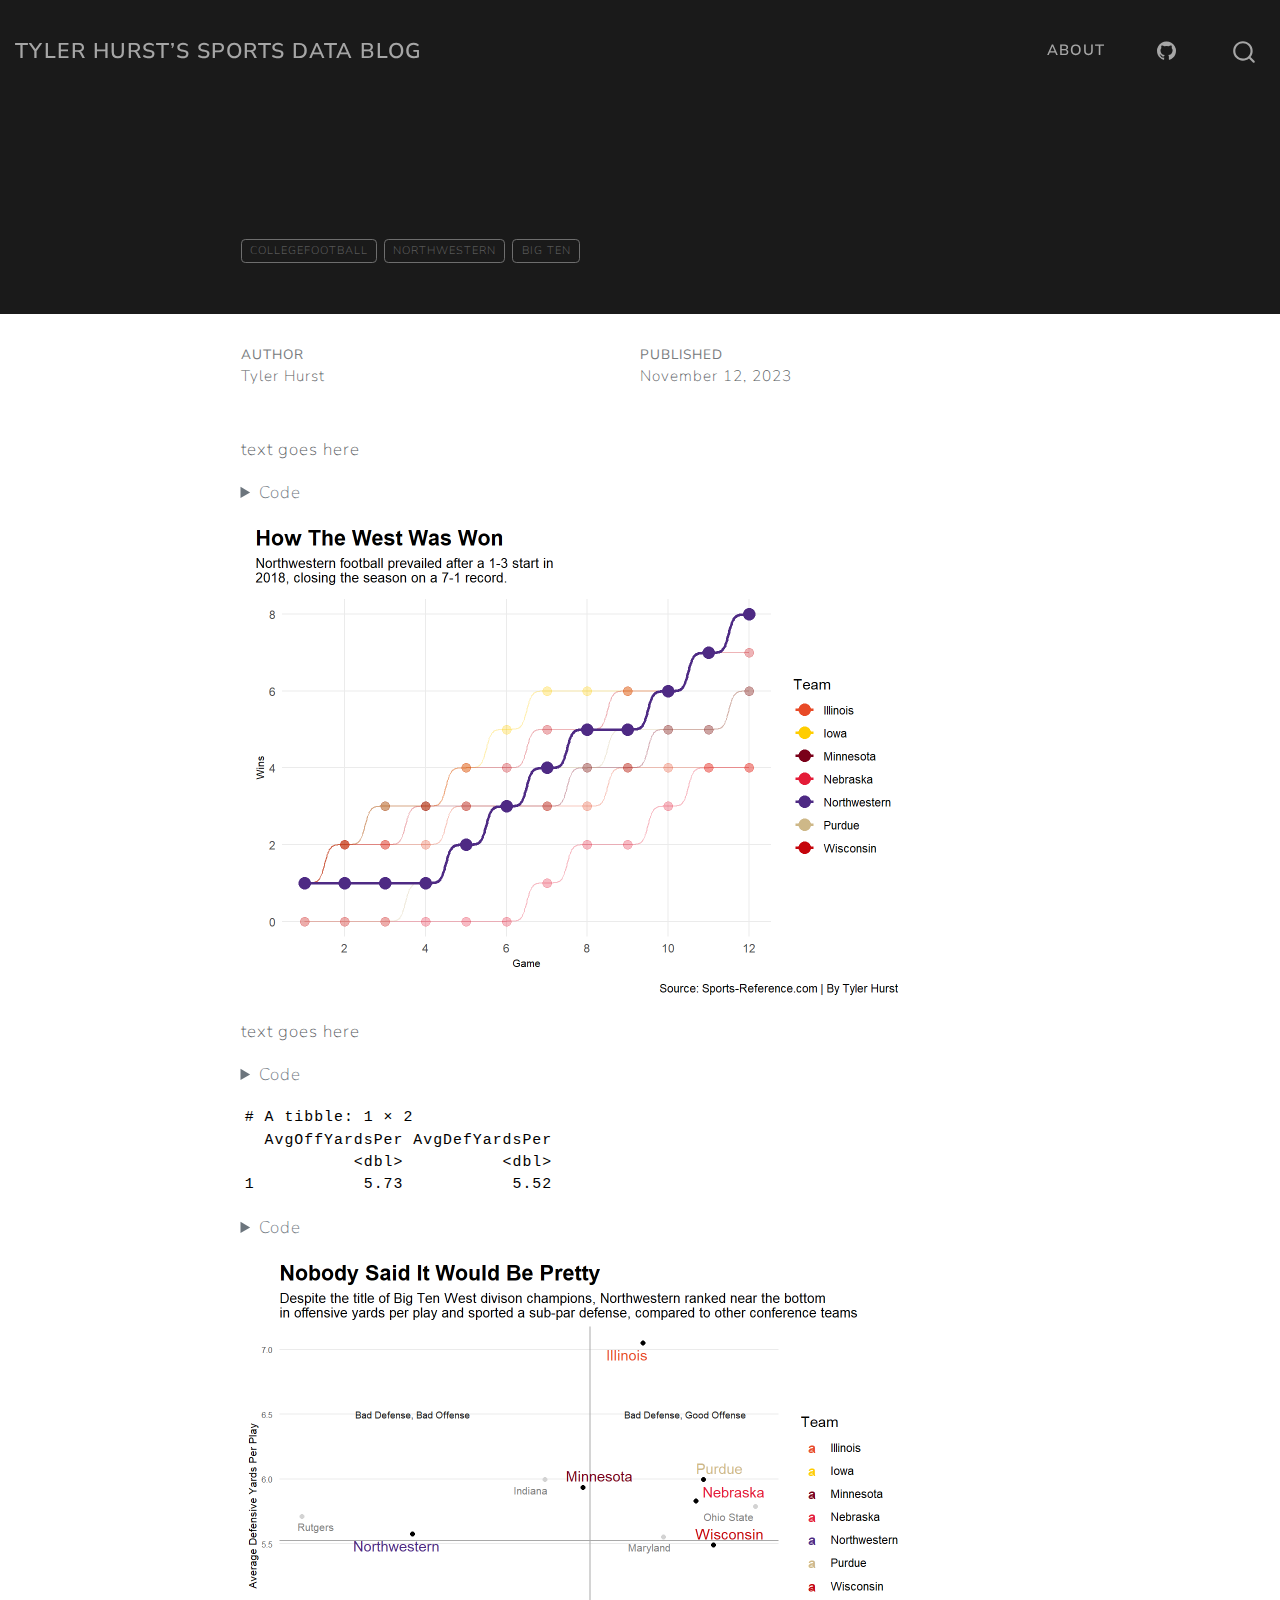
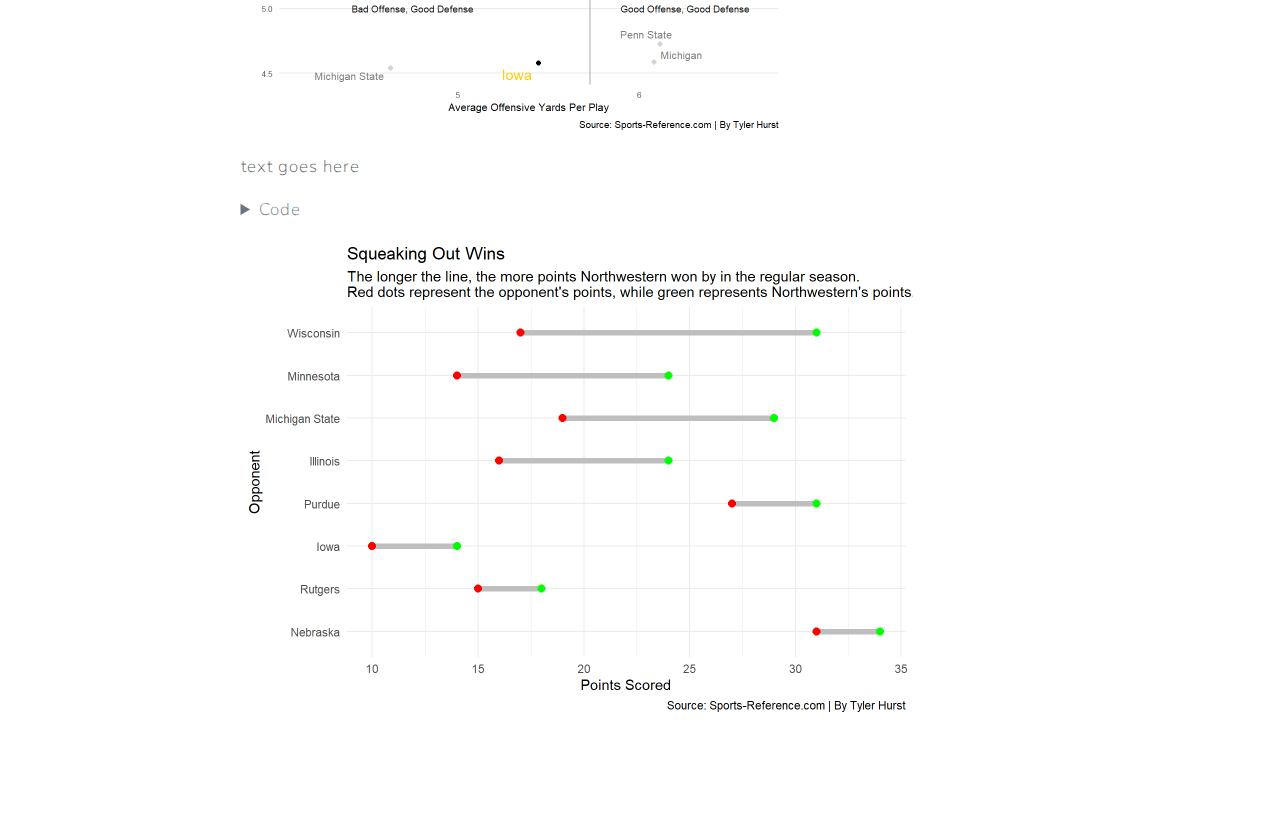
==== commit 26e7cdec: "Project one draft three" ====
--- a/posts/how-northwestern-won-the-2018-big-ten-west/index.html
+++ b/posts/how-northwestern-won-the-2018-big-ten-west/index.html
@@ -139,9 +139,9 @@
     <div class="quarto-title column-body">
       <h1 class="title">How Northwestern Won the 2018 Big Ten West</h1>
                                 <div class="quarto-categories">
-                <div class="quarto-category">lowercaseword</div>
-                <div class="quarto-category">lowercaseword</div>
-                <div class="quarto-category">lowercaseword</div>
+                <div class="quarto-category">collegefootball</div>
+                <div class="quarto-category">northwestern</div>
+                <div class="quarto-category">big ten</div>
               </div>
                   </div>
   </div>
@@ -205,7 +205,7 @@
 <span id="cb1-22"><a href="#cb1-22" aria-hidden="true" tabindex="-1"></a>  <span class="fu">theme_minimal</span>() <span class="sc">+</span></span>
 <span id="cb1-23"><a href="#cb1-23" aria-hidden="true" tabindex="-1"></a>  <span class="fu">plot_annotation</span>(</span>
 <span id="cb1-24"><a href="#cb1-24" aria-hidden="true" tabindex="-1"></a>    <span class="at">title =</span> <span class="st">"How The West Was Won"</span>,</span>
-<span id="cb1-25"><a href="#cb1-25" aria-hidden="true" tabindex="-1"></a>    <span class="at">subtitle =</span> <span class="st">"Northwestern football prevailed after a 1-3 start in 2018, closing the season on a 7-1 record."</span>,</span>
+<span id="cb1-25"><a href="#cb1-25" aria-hidden="true" tabindex="-1"></a>    <span class="at">subtitle =</span> <span class="st">"Northwestern football prevailed after a 1-3 start in</span><span class="sc">\n</span><span class="st">2018, closing the season on a 7-1 record."</span>,</span>
 <span id="cb1-26"><a href="#cb1-26" aria-hidden="true" tabindex="-1"></a>    <span class="at">caption =</span> <span class="st">"Source: Sports-Reference.com | By Tyler Hurst"</span></span>
 <span id="cb1-27"><a href="#cb1-27" aria-hidden="true" tabindex="-1"></a>  ) <span class="sc">&amp;</span> </span>
 <span id="cb1-28"><a href="#cb1-28" aria-hidden="true" tabindex="-1"></a>  <span class="fu">theme</span>(</span>
@@ -305,7 +305,7 @@
 <span id="cb5-14"><a href="#cb5-14" aria-hidden="true" tabindex="-1"></a>    <span class="at">caption=</span><span class="st">"Source: Sports-Reference.com | By Tyler Hurst"</span>) <span class="sc">+</span> </span>
 <span id="cb5-15"><a href="#cb5-15" aria-hidden="true" tabindex="-1"></a>  <span class="fu">theme</span>(</span>
 <span id="cb5-16"><a href="#cb5-16" aria-hidden="true" tabindex="-1"></a>    <span class="at">plot.title =</span> <span class="fu">element_text</span>(<span class="at">size =</span> <span class="dv">16</span>, <span class="at">face =</span> <span class="st">"bold"</span>),</span>
-<span id="cb5-17"><a href="#cb5-17" aria-hidden="true" tabindex="-1"></a>    <span class="at">plot.subtitle =</span> <span class="fu">element_textbox_simple</span>()</span>
+<span id="cb5-17"><a href="#cb5-17" aria-hidden="true" tabindex="-1"></a>    <span class="at">plot.subtitle =</span> <span class="fu">element_textbox_simple</span>(),</span>
 <span id="cb5-18"><a href="#cb5-18" aria-hidden="true" tabindex="-1"></a>  ) <span class="sc">+</span></span>
 <span id="cb5-19"><a href="#cb5-19" aria-hidden="true" tabindex="-1"></a>  <span class="fu">theme_minimal</span>()</span></code><button title="Copy to Clipboard" class="code-copy-button"><i class="bi"></i></button></pre></div>
 </details>
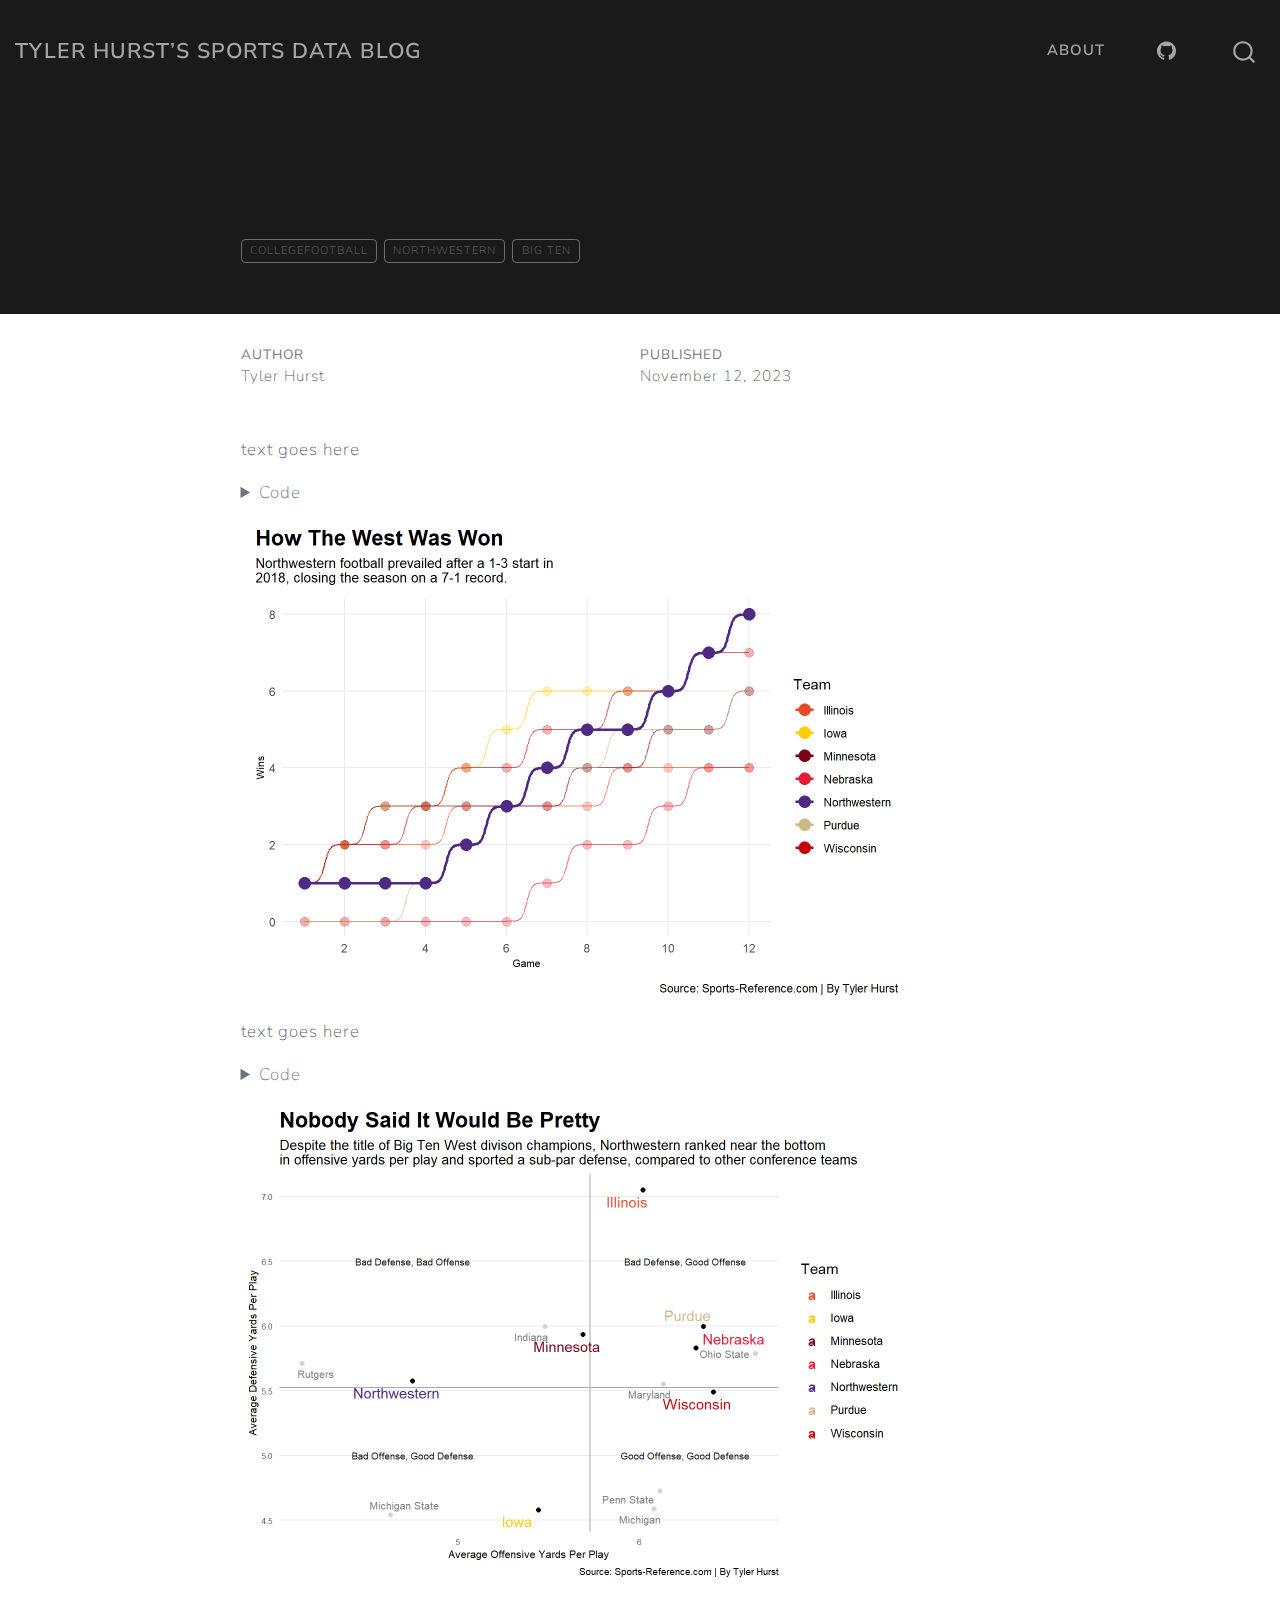
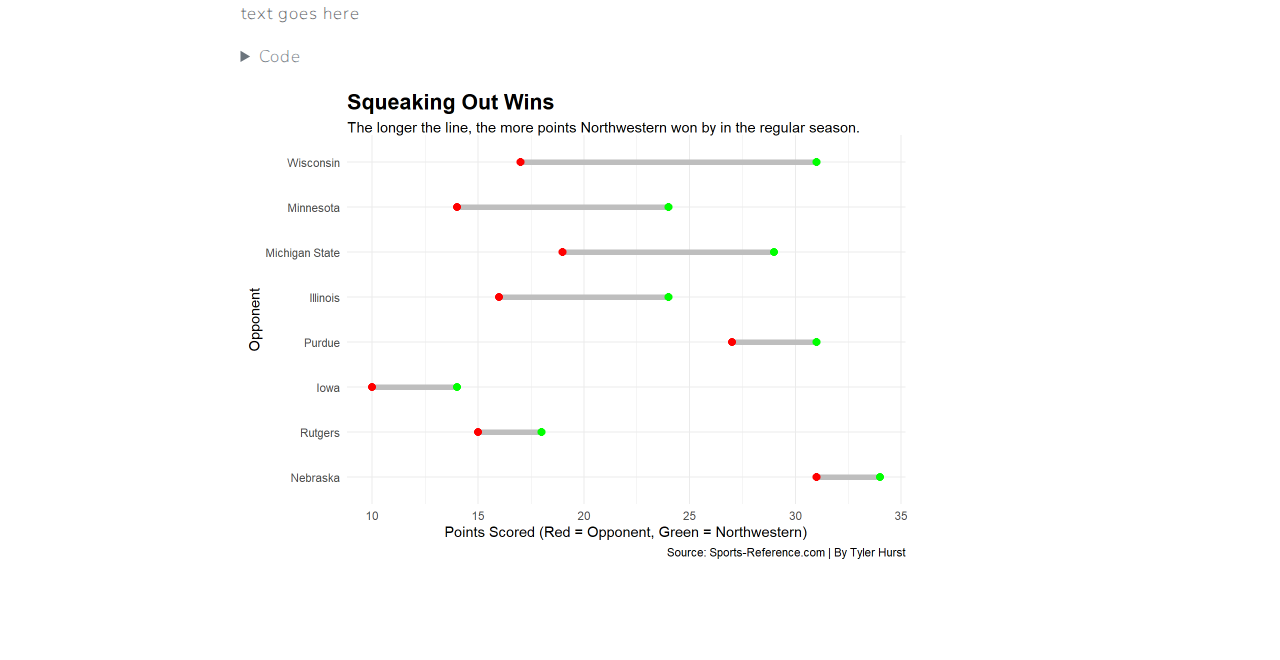
==== commit 4682f942: "project draft five" ====
--- a/posts/how-northwestern-won-the-2018-big-ten-west/index.html
+++ b/posts/how-northwestern-won-the-2018-big-ten-west/index.html
@@ -196,7 +196,7 @@
 <span id="cb1-13"><a href="#cb1-13" aria-hidden="true" tabindex="-1"></a>  <span class="fu">filter</span>(Team <span class="sc">==</span> <span class="st">"Northwestern"</span>)</span>
 <span id="cb1-14"><a href="#cb1-14" aria-hidden="true" tabindex="-1"></a></span>
 <span id="cb1-15"><a href="#cb1-15" aria-hidden="true" tabindex="-1"></a><span class="fu">ggplot</span>() <span class="sc">+</span> </span>
-<span id="cb1-16"><a href="#cb1-16" aria-hidden="true" tabindex="-1"></a>  <span class="fu">geom_bump</span>(<span class="at">data=</span>BigTenWest18v2, <span class="fu">aes</span>(<span class="at">x=</span>Game, <span class="at">y=</span>Wins, <span class="at">color=</span>Team), <span class="at">alpha=</span>.<span class="dv">3</span>) <span class="sc">+</span></span>
+<span id="cb1-16"><a href="#cb1-16" aria-hidden="true" tabindex="-1"></a>  <span class="fu">geom_bump</span>(<span class="at">data=</span>BigTenWest18v2, <span class="fu">aes</span>(<span class="at">x=</span>Game, <span class="at">y=</span>Wins, <span class="at">color=</span>Team), <span class="at">alpha=</span>.<span class="dv">6</span>) <span class="sc">+</span></span>
 <span id="cb1-17"><a href="#cb1-17" aria-hidden="true" tabindex="-1"></a>  <span class="fu">geom_point</span>(<span class="at">data=</span>BigTenWest18v2, <span class="fu">aes</span>(<span class="at">x=</span>Game, <span class="at">y=</span>Wins, <span class="at">color=</span>Team), <span class="at">size =</span> <span class="dv">3</span>, <span class="at">alpha=</span>.<span class="dv">3</span>) <span class="sc">+</span></span>
 <span id="cb1-18"><a href="#cb1-18" aria-hidden="true" tabindex="-1"></a>  <span class="fu">geom_point</span>(<span class="at">data=</span>northwestern_data, <span class="fu">aes</span>(<span class="at">x=</span>Game, <span class="at">y=</span>Wins, <span class="at">color=</span>Team), <span class="at">size =</span> <span class="dv">4</span>) <span class="sc">+</span></span>
 <span id="cb1-19"><a href="#cb1-19" aria-hidden="true" tabindex="-1"></a>  <span class="fu">geom_bump</span>(<span class="at">data=</span>northwestern_data, <span class="fu">aes</span>(<span class="at">x=</span>Game, <span class="at">y=</span>Wins, <span class="at">color=</span>Team), <span class="at">size =</span> <span class="dv">1</span>) <span class="sc">+</span></span>
@@ -236,50 +236,40 @@
 <span id="cb2-11"><a href="#cb2-11" aria-hidden="true" tabindex="-1"></a></span>
 <span id="cb2-12"><a href="#cb2-12" aria-hidden="true" tabindex="-1"></a>averages <span class="ot">&lt;-</span> ypp <span class="sc">|&gt;</span> <span class="fu">ungroup</span>() <span class="sc">|&gt;</span> <span class="fu">summarise</span>(<span class="at">AvgOffYardsPer =</span> <span class="fu">mean</span>(OffensiveYPP), <span class="at">AvgDefYardsPer =</span> <span class="fu">mean</span>(DefensiveYPP))</span>
 <span id="cb2-13"><a href="#cb2-13" aria-hidden="true" tabindex="-1"></a></span>
-<span id="cb2-14"><a href="#cb2-14" aria-hidden="true" tabindex="-1"></a>averages</span></code><button title="Copy to Clipboard" class="code-copy-button"><i class="bi"></i></button></pre></div>
-</details>
-<div class="cell-output cell-output-stdout">
-<pre><code># A tibble: 1 × 2
-  AvgOffYardsPer AvgDefYardsPer
-           &lt;dbl&gt;          &lt;dbl&gt;
-1           5.73           5.52</code></pre>
-</div>
-<details>
-<summary>Code</summary>
-<div class="sourceCode cell-code" id="cb4"><pre class="sourceCode r code-with-copy"><code class="sourceCode r"><span id="cb4-1"><a href="#cb4-1" aria-hidden="true" tabindex="-1"></a>west_teams <span class="ot">&lt;-</span> <span class="fu">c</span>(<span class="st">"Northwestern"</span>, <span class="st">"Illinois"</span>, <span class="st">"Iowa"</span>, <span class="st">"Minnesota"</span>, <span class="st">"Nebraska"</span>, <span class="st">"Wisconsin"</span>, <span class="st">"Purdue"</span>)</span>
-<span id="cb4-2"><a href="#cb4-2" aria-hidden="true" tabindex="-1"></a></span>
-<span id="cb4-3"><a href="#cb4-3" aria-hidden="true" tabindex="-1"></a>west <span class="ot">&lt;-</span> ypp <span class="sc">|&gt;</span> <span class="fu">filter</span>(Team <span class="sc">%in%</span> west_teams)</span>
-<span id="cb4-4"><a href="#cb4-4" aria-hidden="true" tabindex="-1"></a></span>
-<span id="cb4-5"><a href="#cb4-5" aria-hidden="true" tabindex="-1"></a>east_teams <span class="ot">&lt;-</span> <span class="fu">c</span>(<span class="st">"Ohio State"</span>, <span class="st">"Indiana"</span>, <span class="st">"Michigan"</span>, <span class="st">"Michigan State"</span>, <span class="st">"Penn State"</span>, <span class="st">"Maryland"</span>, <span class="st">"Rutgers"</span>)</span>
-<span id="cb4-6"><a href="#cb4-6" aria-hidden="true" tabindex="-1"></a></span>
-<span id="cb4-7"><a href="#cb4-7" aria-hidden="true" tabindex="-1"></a>east <span class="ot">&lt;-</span> ypp <span class="sc">|&gt;</span> <span class="fu">filter</span>(Team <span class="sc">%in%</span> east_teams)</span>
-<span id="cb4-8"><a href="#cb4-8" aria-hidden="true" tabindex="-1"></a></span>
-<span id="cb4-9"><a href="#cb4-9" aria-hidden="true" tabindex="-1"></a>team_colors <span class="ot">&lt;-</span> <span class="fu">c</span>(<span class="st">"Illinois"</span> <span class="ot">=</span> <span class="st">"#E84A27"</span>, <span class="st">"Iowa"</span> <span class="ot">=</span> <span class="st">"#FFCD00"</span>, <span class="st">"Minnesota"</span> <span class="ot">=</span> <span class="st">"#7A0019"</span>, <span class="st">"Nebraska"</span> <span class="ot">=</span> <span class="st">"#E41C38"</span>, <span class="st">"Northwestern"</span> <span class="ot">=</span> <span class="st">"#4E2A84"</span>, <span class="st">"Purdue"</span> <span class="ot">=</span> <span class="st">"#CEB888"</span>, <span class="st">"Wisconsin"</span> <span class="ot">=</span> <span class="st">"#C5050C"</span>)</span>
-<span id="cb4-10"><a href="#cb4-10" aria-hidden="true" tabindex="-1"></a></span>
-<span id="cb4-11"><a href="#cb4-11" aria-hidden="true" tabindex="-1"></a> <span class="fu">ggplot</span>() <span class="sc">+</span> </span>
-<span id="cb4-12"><a href="#cb4-12" aria-hidden="true" tabindex="-1"></a>  <span class="fu">geom_point</span>(<span class="at">data=</span>east, <span class="fu">aes</span>(<span class="at">x=</span>OffensiveYPP, <span class="at">y=</span>DefensiveYPP), <span class="at">color=</span><span class="st">"light grey"</span>, <span class="at">size =</span> <span class="fl">1.4</span>) <span class="sc">+</span></span>
-<span id="cb4-13"><a href="#cb4-13" aria-hidden="true" tabindex="-1"></a>  <span class="fu">geom_point</span>(<span class="at">data=</span>west, <span class="fu">aes</span>(<span class="at">x=</span>OffensiveYPP, <span class="at">y=</span>DefensiveYPP)) <span class="sc">+</span></span>
-<span id="cb4-14"><a href="#cb4-14" aria-hidden="true" tabindex="-1"></a>  <span class="fu">geom_hline</span>(<span class="at">yintercept=</span><span class="fl">5.524939</span>, <span class="at">color=</span><span class="st">"dark grey"</span>) <span class="sc">+</span> </span>
-<span id="cb4-15"><a href="#cb4-15" aria-hidden="true" tabindex="-1"></a>  <span class="fu">geom_vline</span>(<span class="at">xintercept=</span><span class="fl">5.726772</span>, <span class="at">color=</span><span class="st">"dark grey"</span>) <span class="sc">+</span></span>
-<span id="cb4-16"><a href="#cb4-16" aria-hidden="true" tabindex="-1"></a>  <span class="fu">geom_text</span>(<span class="fu">aes</span>(<span class="at">x=</span><span class="fl">6.25</span>, <span class="at">y=</span><span class="dv">5</span>, <span class="at">label=</span><span class="st">"Good Offense, Good Defense"</span>), <span class="at">color=</span><span class="st">"#151515"</span>, <span class="at">size =</span> <span class="fl">2.5</span>) <span class="sc">+</span></span>
-<span id="cb4-17"><a href="#cb4-17" aria-hidden="true" tabindex="-1"></a>  <span class="fu">geom_text</span>(<span class="fu">aes</span>(<span class="at">x=</span><span class="fl">4.75</span>, <span class="at">y=</span><span class="dv">5</span>, <span class="at">label=</span><span class="st">"Bad Offense, Good Defense"</span>), <span class="at">color=</span><span class="st">"#151515"</span>, <span class="at">size =</span> <span class="fl">2.5</span>) <span class="sc">+</span></span>
-<span id="cb4-18"><a href="#cb4-18" aria-hidden="true" tabindex="-1"></a>  <span class="fu">geom_text</span>(<span class="fu">aes</span>(<span class="at">x=</span><span class="fl">4.75</span>, <span class="at">y=</span><span class="fl">6.5</span>, <span class="at">label=</span><span class="st">"Bad Defense, Bad Offense"</span>), <span class="at">color=</span><span class="st">"#151515"</span>, <span class="at">size =</span> <span class="fl">2.5</span>) <span class="sc">+</span></span>
-<span id="cb4-19"><a href="#cb4-19" aria-hidden="true" tabindex="-1"></a>  <span class="fu">geom_text</span>(<span class="fu">aes</span>(<span class="at">x=</span><span class="fl">6.25</span>, <span class="at">y=</span><span class="fl">6.5</span>, <span class="at">label=</span><span class="st">"Bad Defense, Good Offense"</span>), <span class="at">color=</span><span class="st">"#151515"</span>, <span class="at">size =</span> <span class="fl">2.5</span>) <span class="sc">+</span></span>
-<span id="cb4-20"><a href="#cb4-20" aria-hidden="true" tabindex="-1"></a>  <span class="fu">geom_text_repel</span>(<span class="at">data=</span>west, <span class="fu">aes</span>(<span class="at">x=</span>OffensiveYPP, <span class="at">y=</span>DefensiveYPP, <span class="at">label=</span>Team, <span class="at">color=</span>Team)) <span class="sc">+</span></span>
-<span id="cb4-21"><a href="#cb4-21" aria-hidden="true" tabindex="-1"></a>  <span class="fu">geom_text_repel</span>(<span class="at">data=</span>east, <span class="fu">aes</span>(<span class="at">x=</span>OffensiveYPP, <span class="at">y=</span>DefensiveYPP, <span class="at">label=</span>Team, <span class="at">color=</span>Team), <span class="at">size =</span> <span class="fl">2.8</span>) <span class="sc">+</span></span>
-<span id="cb4-22"><a href="#cb4-22" aria-hidden="true" tabindex="-1"></a>  <span class="fu">labs</span>(<span class="at">x=</span><span class="st">"Average Offensive Yards Per Play"</span>, <span class="at">y=</span><span class="st">"Average Defensive Yards Per Play"</span>, <span class="at">title=</span><span class="st">"Nobody Said It Would Be Pretty"</span>, <span class="at">subtitle=</span><span class="st">"Despite the title of Big Ten West divison champions, Northwestern ranked near the bottom</span><span class="sc">\n</span><span class="st">in offensive yards per play and sported a sub-par defense, compared to other conference teams"</span>, <span class="at">caption=</span><span class="st">"Source: Sports-Reference.com | By Tyler Hurst"</span>) <span class="sc">+</span></span>
-<span id="cb4-23"><a href="#cb4-23" aria-hidden="true" tabindex="-1"></a>  <span class="fu">scale_color_manual</span>(<span class="at">values =</span> team_colors) <span class="sc">+</span></span>
-<span id="cb4-24"><a href="#cb4-24" aria-hidden="true" tabindex="-1"></a>  <span class="fu">theme_minimal</span>() <span class="sc">+</span> </span>
-<span id="cb4-25"><a href="#cb4-25" aria-hidden="true" tabindex="-1"></a>  <span class="fu">theme</span>(</span>
-<span id="cb4-26"><a href="#cb4-26" aria-hidden="true" tabindex="-1"></a>    <span class="at">plot.title =</span> <span class="fu">element_text</span>(<span class="at">size =</span> <span class="dv">16</span>, <span class="at">face =</span> <span class="st">"bold"</span>),</span>
-<span id="cb4-27"><a href="#cb4-27" aria-hidden="true" tabindex="-1"></a>    <span class="at">plot.subtitle =</span> <span class="fu">element_text</span>(<span class="at">size =</span> <span class="dv">10</span>),</span>
-<span id="cb4-28"><a href="#cb4-28" aria-hidden="true" tabindex="-1"></a>    <span class="at">plot.caption =</span> <span class="fu">element_text</span>(<span class="at">size =</span> <span class="dv">7</span>),</span>
-<span id="cb4-29"><a href="#cb4-29" aria-hidden="true" tabindex="-1"></a>    <span class="at">axis.title =</span> <span class="fu">element_text</span>(<span class="at">size =</span> <span class="dv">8</span>),</span>
-<span id="cb4-30"><a href="#cb4-30" aria-hidden="true" tabindex="-1"></a>    <span class="at">axis.text =</span> <span class="fu">element_text</span>(<span class="at">size =</span> <span class="dv">6</span>),</span>
-<span id="cb4-31"><a href="#cb4-31" aria-hidden="true" tabindex="-1"></a>    <span class="at">axis.ticks =</span> <span class="fu">element_blank</span>(),</span>
-<span id="cb4-32"><a href="#cb4-32" aria-hidden="true" tabindex="-1"></a>    <span class="at">panel.grid.minor =</span> <span class="fu">element_blank</span>(),</span>
-<span id="cb4-33"><a href="#cb4-33" aria-hidden="true" tabindex="-1"></a>    <span class="at">panel.grid.major.x =</span> <span class="fu">element_blank</span>()</span>
-<span id="cb4-34"><a href="#cb4-34" aria-hidden="true" tabindex="-1"></a>  )</span></code><button title="Copy to Clipboard" class="code-copy-button"><i class="bi"></i></button></pre></div>
+<span id="cb2-14"><a href="#cb2-14" aria-hidden="true" tabindex="-1"></a>west_teams <span class="ot">&lt;-</span> <span class="fu">c</span>(<span class="st">"Northwestern"</span>, <span class="st">"Illinois"</span>, <span class="st">"Iowa"</span>, <span class="st">"Minnesota"</span>, <span class="st">"Nebraska"</span>, <span class="st">"Wisconsin"</span>, <span class="st">"Purdue"</span>)</span>
+<span id="cb2-15"><a href="#cb2-15" aria-hidden="true" tabindex="-1"></a></span>
+<span id="cb2-16"><a href="#cb2-16" aria-hidden="true" tabindex="-1"></a>west <span class="ot">&lt;-</span> ypp <span class="sc">|&gt;</span> <span class="fu">filter</span>(Team <span class="sc">%in%</span> west_teams)</span>
+<span id="cb2-17"><a href="#cb2-17" aria-hidden="true" tabindex="-1"></a></span>
+<span id="cb2-18"><a href="#cb2-18" aria-hidden="true" tabindex="-1"></a>east_teams <span class="ot">&lt;-</span> <span class="fu">c</span>(<span class="st">"Ohio State"</span>, <span class="st">"Indiana"</span>, <span class="st">"Michigan"</span>, <span class="st">"Michigan State"</span>, <span class="st">"Penn State"</span>, <span class="st">"Maryland"</span>, <span class="st">"Rutgers"</span>)</span>
+<span id="cb2-19"><a href="#cb2-19" aria-hidden="true" tabindex="-1"></a></span>
+<span id="cb2-20"><a href="#cb2-20" aria-hidden="true" tabindex="-1"></a>east <span class="ot">&lt;-</span> ypp <span class="sc">|&gt;</span> <span class="fu">filter</span>(Team <span class="sc">%in%</span> east_teams)</span>
+<span id="cb2-21"><a href="#cb2-21" aria-hidden="true" tabindex="-1"></a></span>
+<span id="cb2-22"><a href="#cb2-22" aria-hidden="true" tabindex="-1"></a>team_colors <span class="ot">&lt;-</span> <span class="fu">c</span>(<span class="st">"Illinois"</span> <span class="ot">=</span> <span class="st">"#E84A27"</span>, <span class="st">"Iowa"</span> <span class="ot">=</span> <span class="st">"#FFCD00"</span>, <span class="st">"Minnesota"</span> <span class="ot">=</span> <span class="st">"#7A0019"</span>, <span class="st">"Nebraska"</span> <span class="ot">=</span> <span class="st">"#E41C38"</span>, <span class="st">"Northwestern"</span> <span class="ot">=</span> <span class="st">"#4E2A84"</span>, <span class="st">"Purdue"</span> <span class="ot">=</span> <span class="st">"#CEB888"</span>, <span class="st">"Wisconsin"</span> <span class="ot">=</span> <span class="st">"#C5050C"</span>)</span>
+<span id="cb2-23"><a href="#cb2-23" aria-hidden="true" tabindex="-1"></a></span>
+<span id="cb2-24"><a href="#cb2-24" aria-hidden="true" tabindex="-1"></a> <span class="fu">ggplot</span>() <span class="sc">+</span> </span>
+<span id="cb2-25"><a href="#cb2-25" aria-hidden="true" tabindex="-1"></a>  <span class="fu">geom_point</span>(<span class="at">data=</span>east, <span class="fu">aes</span>(<span class="at">x=</span>OffensiveYPP, <span class="at">y=</span>DefensiveYPP), <span class="at">color=</span><span class="st">"light grey"</span>, <span class="at">size =</span> <span class="fl">1.4</span>) <span class="sc">+</span></span>
+<span id="cb2-26"><a href="#cb2-26" aria-hidden="true" tabindex="-1"></a>  <span class="fu">geom_point</span>(<span class="at">data=</span>west, <span class="fu">aes</span>(<span class="at">x=</span>OffensiveYPP, <span class="at">y=</span>DefensiveYPP)) <span class="sc">+</span></span>
+<span id="cb2-27"><a href="#cb2-27" aria-hidden="true" tabindex="-1"></a>  <span class="fu">geom_hline</span>(<span class="at">yintercept=</span><span class="fl">5.524939</span>, <span class="at">color=</span><span class="st">"dark grey"</span>) <span class="sc">+</span> </span>
+<span id="cb2-28"><a href="#cb2-28" aria-hidden="true" tabindex="-1"></a>  <span class="fu">geom_vline</span>(<span class="at">xintercept=</span><span class="fl">5.726772</span>, <span class="at">color=</span><span class="st">"dark grey"</span>) <span class="sc">+</span></span>
+<span id="cb2-29"><a href="#cb2-29" aria-hidden="true" tabindex="-1"></a>  <span class="fu">geom_text</span>(<span class="fu">aes</span>(<span class="at">x=</span><span class="fl">6.25</span>, <span class="at">y=</span><span class="dv">5</span>, <span class="at">label=</span><span class="st">"Good Offense, Good Defense"</span>), <span class="at">color=</span><span class="st">"#151515"</span>, <span class="at">size =</span> <span class="fl">2.5</span>) <span class="sc">+</span></span>
+<span id="cb2-30"><a href="#cb2-30" aria-hidden="true" tabindex="-1"></a>  <span class="fu">geom_text</span>(<span class="fu">aes</span>(<span class="at">x=</span><span class="fl">4.75</span>, <span class="at">y=</span><span class="dv">5</span>, <span class="at">label=</span><span class="st">"Bad Offense, Good Defense"</span>), <span class="at">color=</span><span class="st">"#151515"</span>, <span class="at">size =</span> <span class="fl">2.5</span>) <span class="sc">+</span></span>
+<span id="cb2-31"><a href="#cb2-31" aria-hidden="true" tabindex="-1"></a>  <span class="fu">geom_text</span>(<span class="fu">aes</span>(<span class="at">x=</span><span class="fl">4.75</span>, <span class="at">y=</span><span class="fl">6.5</span>, <span class="at">label=</span><span class="st">"Bad Defense, Bad Offense"</span>), <span class="at">color=</span><span class="st">"#151515"</span>, <span class="at">size =</span> <span class="fl">2.5</span>) <span class="sc">+</span></span>
+<span id="cb2-32"><a href="#cb2-32" aria-hidden="true" tabindex="-1"></a>  <span class="fu">geom_text</span>(<span class="fu">aes</span>(<span class="at">x=</span><span class="fl">6.25</span>, <span class="at">y=</span><span class="fl">6.5</span>, <span class="at">label=</span><span class="st">"Bad Defense, Good Offense"</span>), <span class="at">color=</span><span class="st">"#151515"</span>, <span class="at">size =</span> <span class="fl">2.5</span>) <span class="sc">+</span></span>
+<span id="cb2-33"><a href="#cb2-33" aria-hidden="true" tabindex="-1"></a>  <span class="fu">geom_text_repel</span>(<span class="at">data=</span>west, <span class="fu">aes</span>(<span class="at">x=</span>OffensiveYPP, <span class="at">y=</span>DefensiveYPP, <span class="at">label=</span>Team, <span class="at">color=</span>Team)) <span class="sc">+</span></span>
+<span id="cb2-34"><a href="#cb2-34" aria-hidden="true" tabindex="-1"></a>  <span class="fu">geom_text_repel</span>(<span class="at">data=</span>east, <span class="fu">aes</span>(<span class="at">x=</span>OffensiveYPP, <span class="at">y=</span>DefensiveYPP, <span class="at">label=</span>Team, <span class="at">color=</span>Team), <span class="at">size =</span> <span class="fl">2.8</span>) <span class="sc">+</span></span>
+<span id="cb2-35"><a href="#cb2-35" aria-hidden="true" tabindex="-1"></a>  <span class="fu">labs</span>(<span class="at">x=</span><span class="st">"Average Offensive Yards Per Play"</span>, <span class="at">y=</span><span class="st">"Average Defensive Yards Per Play"</span>, <span class="at">title=</span><span class="st">"Nobody Said It Would Be Pretty"</span>, <span class="at">subtitle=</span><span class="st">"Despite the title of Big Ten West divison champions, Northwestern ranked near the bottom</span><span class="sc">\n</span><span class="st">in offensive yards per play and sported a sub-par defense, compared to other conference teams"</span>, <span class="at">caption=</span><span class="st">"Source: Sports-Reference.com | By Tyler Hurst"</span>) <span class="sc">+</span></span>
+<span id="cb2-36"><a href="#cb2-36" aria-hidden="true" tabindex="-1"></a>  <span class="fu">scale_color_manual</span>(<span class="at">values =</span> team_colors) <span class="sc">+</span></span>
+<span id="cb2-37"><a href="#cb2-37" aria-hidden="true" tabindex="-1"></a>  <span class="fu">theme_minimal</span>() <span class="sc">+</span> </span>
+<span id="cb2-38"><a href="#cb2-38" aria-hidden="true" tabindex="-1"></a>  <span class="fu">theme</span>(</span>
+<span id="cb2-39"><a href="#cb2-39" aria-hidden="true" tabindex="-1"></a>    <span class="at">plot.title =</span> <span class="fu">element_text</span>(<span class="at">size =</span> <span class="dv">16</span>, <span class="at">face =</span> <span class="st">"bold"</span>),</span>
+<span id="cb2-40"><a href="#cb2-40" aria-hidden="true" tabindex="-1"></a>    <span class="at">plot.subtitle =</span> <span class="fu">element_text</span>(<span class="at">size =</span> <span class="dv">10</span>),</span>
+<span id="cb2-41"><a href="#cb2-41" aria-hidden="true" tabindex="-1"></a>    <span class="at">plot.caption =</span> <span class="fu">element_text</span>(<span class="at">size =</span> <span class="dv">7</span>),</span>
+<span id="cb2-42"><a href="#cb2-42" aria-hidden="true" tabindex="-1"></a>    <span class="at">axis.title =</span> <span class="fu">element_text</span>(<span class="at">size =</span> <span class="dv">8</span>),</span>
+<span id="cb2-43"><a href="#cb2-43" aria-hidden="true" tabindex="-1"></a>    <span class="at">axis.text =</span> <span class="fu">element_text</span>(<span class="at">size =</span> <span class="dv">6</span>),</span>
+<span id="cb2-44"><a href="#cb2-44" aria-hidden="true" tabindex="-1"></a>    <span class="at">axis.ticks =</span> <span class="fu">element_blank</span>(),</span>
+<span id="cb2-45"><a href="#cb2-45" aria-hidden="true" tabindex="-1"></a>    <span class="at">panel.grid.minor =</span> <span class="fu">element_blank</span>(),</span>
+<span id="cb2-46"><a href="#cb2-46" aria-hidden="true" tabindex="-1"></a>    <span class="at">panel.grid.major.x =</span> <span class="fu">element_blank</span>()</span>
+<span id="cb2-47"><a href="#cb2-47" aria-hidden="true" tabindex="-1"></a>  )</span></code><button title="Copy to Clipboard" class="code-copy-button"><i class="bi"></i></button></pre></div>
 </details>
 <div class="cell-output-display">
 <p><img src="index_files/figure-html/unnamed-chunk-2-1.png" class="img-fluid" width="672"></p>
@@ -289,25 +279,25 @@
 <div class="cell">
 <details>
 <summary>Code</summary>
-<div class="sourceCode cell-code" id="cb5"><pre class="sourceCode r code-with-copy"><code class="sourceCode r"><span id="cb5-1"><a href="#cb5-1" aria-hidden="true" tabindex="-1"></a><span class="fu">ggplot</span>() <span class="sc">+</span> </span>
-<span id="cb5-2"><a href="#cb5-2" aria-hidden="true" tabindex="-1"></a>  <span class="fu">geom_dumbbell</span>(</span>
-<span id="cb5-3"><a href="#cb5-3" aria-hidden="true" tabindex="-1"></a>    <span class="at">data=</span>NorthwesternWinScoreDiff,</span>
-<span id="cb5-4"><a href="#cb5-4" aria-hidden="true" tabindex="-1"></a>    <span class="fu">aes</span>(<span class="at">y=</span><span class="fu">reorder</span>(Opponent, ScoreDiff), <span class="at">x=</span>TeamPts, <span class="at">xend=</span>OppPts),</span>
-<span id="cb5-5"><a href="#cb5-5" aria-hidden="true" tabindex="-1"></a>    <span class="at">size =</span> <span class="dv">2</span>,</span>
-<span id="cb5-6"><a href="#cb5-6" aria-hidden="true" tabindex="-1"></a>    <span class="at">colour =</span> <span class="st">"grey"</span>,</span>
-<span id="cb5-7"><a href="#cb5-7" aria-hidden="true" tabindex="-1"></a>    <span class="at">colour_x =</span> <span class="st">"green"</span>,</span>
-<span id="cb5-8"><a href="#cb5-8" aria-hidden="true" tabindex="-1"></a>    <span class="at">colour_xend =</span> <span class="st">"red"</span>) <span class="sc">+</span></span>
-<span id="cb5-9"><a href="#cb5-9" aria-hidden="true" tabindex="-1"></a>  <span class="fu">labs</span>(</span>
-<span id="cb5-10"><a href="#cb5-10" aria-hidden="true" tabindex="-1"></a>    <span class="at">title=</span><span class="st">"Squeaking Out Wins"</span>,</span>
-<span id="cb5-11"><a href="#cb5-11" aria-hidden="true" tabindex="-1"></a>    <span class="at">subtitle =</span> <span class="st">"The longer the line, the more points Northwestern won by in the regular season.</span><span class="sc">\n</span><span class="st">Red dots represent the opponent's points, while green represents Northwestern's points."</span>,</span>
-<span id="cb5-12"><a href="#cb5-12" aria-hidden="true" tabindex="-1"></a>    <span class="at">x =</span> <span class="st">"Points Scored"</span>,</span>
-<span id="cb5-13"><a href="#cb5-13" aria-hidden="true" tabindex="-1"></a>    <span class="at">y =</span> <span class="st">"Opponent"</span>,</span>
-<span id="cb5-14"><a href="#cb5-14" aria-hidden="true" tabindex="-1"></a>    <span class="at">caption=</span><span class="st">"Source: Sports-Reference.com | By Tyler Hurst"</span>) <span class="sc">+</span> </span>
-<span id="cb5-15"><a href="#cb5-15" aria-hidden="true" tabindex="-1"></a>  <span class="fu">theme</span>(</span>
-<span id="cb5-16"><a href="#cb5-16" aria-hidden="true" tabindex="-1"></a>    <span class="at">plot.title =</span> <span class="fu">element_text</span>(<span class="at">size =</span> <span class="dv">16</span>, <span class="at">face =</span> <span class="st">"bold"</span>),</span>
-<span id="cb5-17"><a href="#cb5-17" aria-hidden="true" tabindex="-1"></a>    <span class="at">plot.subtitle =</span> <span class="fu">element_textbox_simple</span>(),</span>
-<span id="cb5-18"><a href="#cb5-18" aria-hidden="true" tabindex="-1"></a>  ) <span class="sc">+</span></span>
-<span id="cb5-19"><a href="#cb5-19" aria-hidden="true" tabindex="-1"></a>  <span class="fu">theme_minimal</span>()</span></code><button title="Copy to Clipboard" class="code-copy-button"><i class="bi"></i></button></pre></div>
+<div class="sourceCode cell-code" id="cb3"><pre class="sourceCode r code-with-copy"><code class="sourceCode r"><span id="cb3-1"><a href="#cb3-1" aria-hidden="true" tabindex="-1"></a><span class="fu">ggplot</span>() <span class="sc">+</span> </span>
+<span id="cb3-2"><a href="#cb3-2" aria-hidden="true" tabindex="-1"></a>  <span class="fu">geom_dumbbell</span>(</span>
+<span id="cb3-3"><a href="#cb3-3" aria-hidden="true" tabindex="-1"></a>    <span class="at">data=</span>NorthwesternWinScoreDiff,</span>
+<span id="cb3-4"><a href="#cb3-4" aria-hidden="true" tabindex="-1"></a>    <span class="fu">aes</span>(<span class="at">y=</span><span class="fu">reorder</span>(Opponent, ScoreDiff), <span class="at">x=</span>TeamPts, <span class="at">xend=</span>OppPts),</span>
+<span id="cb3-5"><a href="#cb3-5" aria-hidden="true" tabindex="-1"></a>    <span class="at">size =</span> <span class="dv">2</span>,</span>
+<span id="cb3-6"><a href="#cb3-6" aria-hidden="true" tabindex="-1"></a>    <span class="at">colour =</span> <span class="st">"grey"</span>,</span>
+<span id="cb3-7"><a href="#cb3-7" aria-hidden="true" tabindex="-1"></a>    <span class="at">colour_x =</span> <span class="st">"green"</span>,</span>
+<span id="cb3-8"><a href="#cb3-8" aria-hidden="true" tabindex="-1"></a>    <span class="at">colour_xend =</span> <span class="st">"red"</span>) <span class="sc">+</span></span>
+<span id="cb3-9"><a href="#cb3-9" aria-hidden="true" tabindex="-1"></a>  <span class="fu">theme_minimal</span>() <span class="sc">+</span></span>
+<span id="cb3-10"><a href="#cb3-10" aria-hidden="true" tabindex="-1"></a>  <span class="fu">labs</span>(</span>
+<span id="cb3-11"><a href="#cb3-11" aria-hidden="true" tabindex="-1"></a>    <span class="at">title=</span><span class="st">"Squeaking Out Wins"</span>,</span>
+<span id="cb3-12"><a href="#cb3-12" aria-hidden="true" tabindex="-1"></a>    <span class="at">subtitle =</span> <span class="st">"The longer the line, the more points Northwestern won by in the regular season."</span>,</span>
+<span id="cb3-13"><a href="#cb3-13" aria-hidden="true" tabindex="-1"></a>    <span class="at">x =</span> <span class="st">"Points Scored (Red = Opponent, Green = Northwestern)"</span>,</span>
+<span id="cb3-14"><a href="#cb3-14" aria-hidden="true" tabindex="-1"></a>    <span class="at">y =</span> <span class="st">"Opponent"</span>,</span>
+<span id="cb3-15"><a href="#cb3-15" aria-hidden="true" tabindex="-1"></a>    <span class="at">caption=</span><span class="st">"Source: Sports-Reference.com | By Tyler Hurst"</span>) <span class="sc">+</span> </span>
+<span id="cb3-16"><a href="#cb3-16" aria-hidden="true" tabindex="-1"></a>  <span class="fu">theme</span>(</span>
+<span id="cb3-17"><a href="#cb3-17" aria-hidden="true" tabindex="-1"></a>    <span class="at">plot.title =</span> <span class="fu">element_text</span>(<span class="at">size =</span> <span class="dv">16</span>, <span class="at">face =</span> <span class="st">"bold"</span>),</span>
+<span id="cb3-18"><a href="#cb3-18" aria-hidden="true" tabindex="-1"></a>    <span class="at">plot.subtitle =</span> <span class="fu">element_textbox_simple</span>(),</span>
+<span id="cb3-19"><a href="#cb3-19" aria-hidden="true" tabindex="-1"></a>  ) </span></code><button title="Copy to Clipboard" class="code-copy-button"><i class="bi"></i></button></pre></div>
 </details>
 <div class="cell-output-display">
 <p><img src="index_files/figure-html/unnamed-chunk-3-1.png" class="img-fluid" width="672"></p>
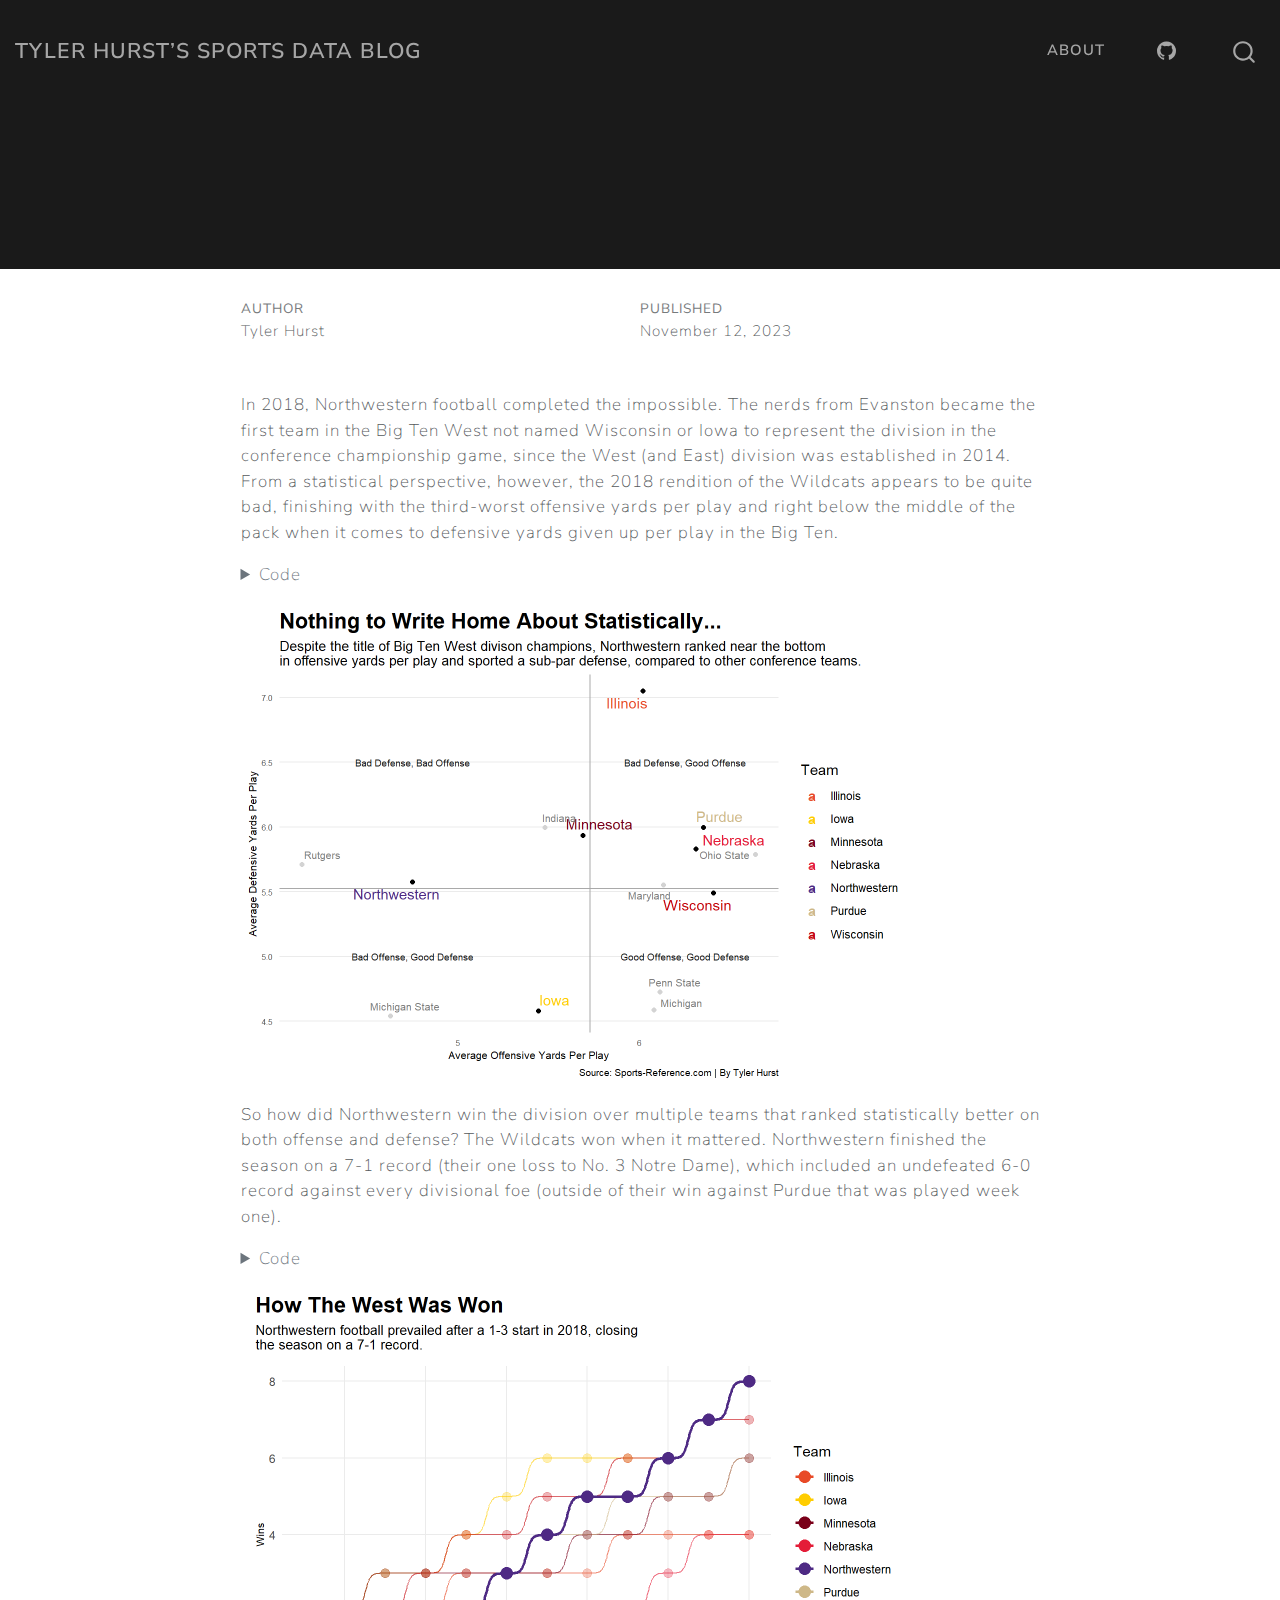
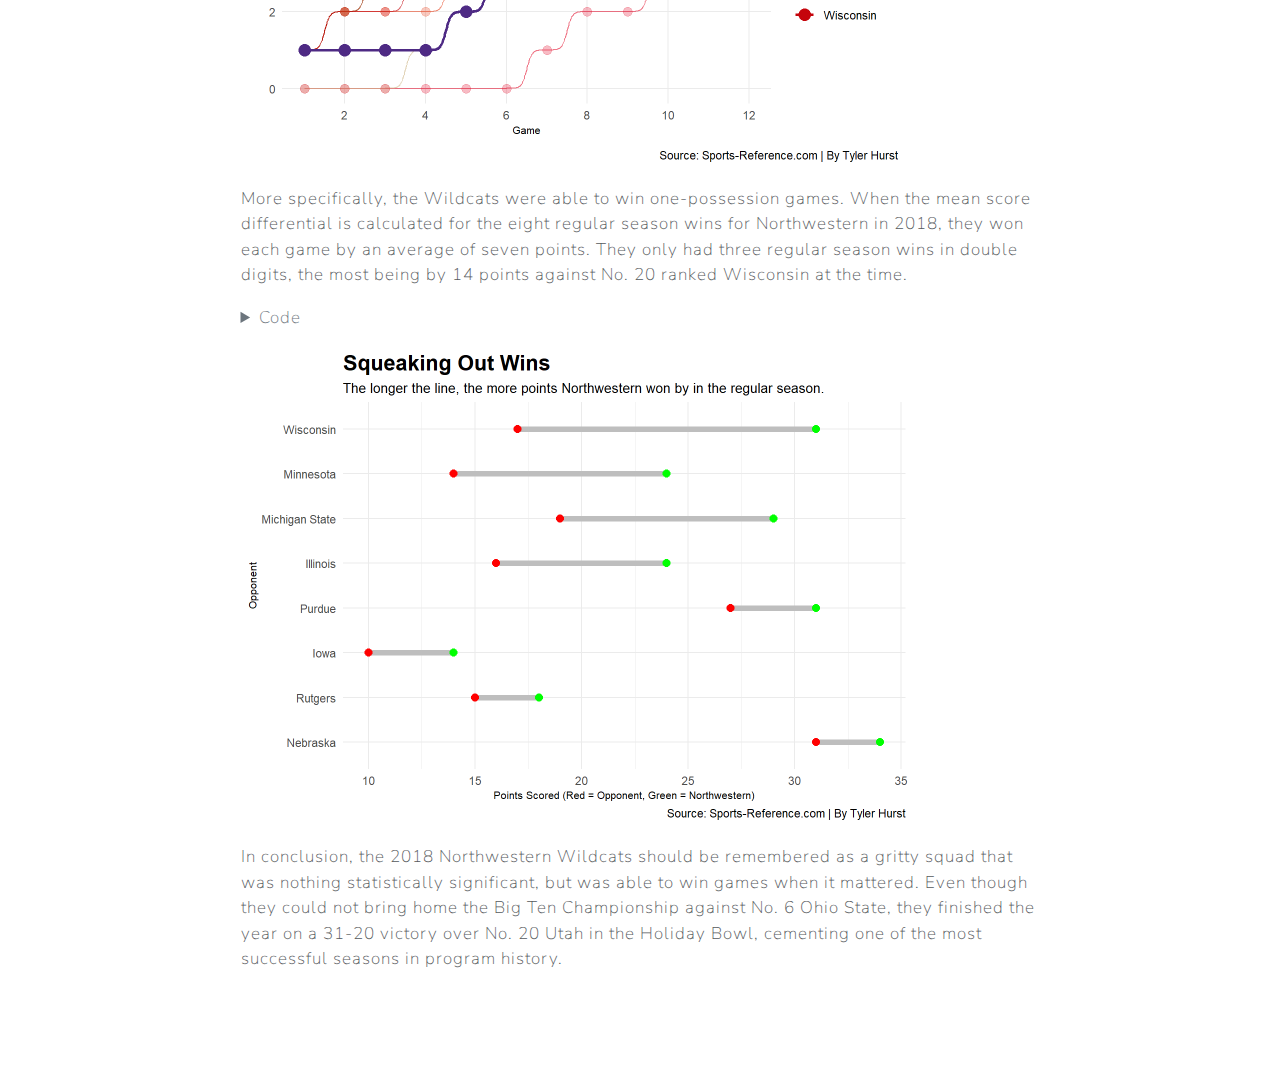
==== commit 1ef27deb: "Final Project Draft" ====
--- a/posts/how-northwestern-won-the-2018-big-ten-west/index.html
+++ b/posts/how-northwestern-won-the-2018-big-ten-west/index.html
@@ -138,12 +138,7 @@
   <div class="quarto-title-banner page-columns page-full">
     <div class="quarto-title column-body">
       <h1 class="title">How Northwestern Won the 2018 Big Ten West</h1>
-                                <div class="quarto-categories">
-                <div class="quarto-category">collegefootball</div>
-                <div class="quarto-category">northwestern</div>
-                <div class="quarto-category">big ten</div>
-              </div>
-                  </div>
+                      </div>
   </div>
     
   
@@ -177,7 +172,7 @@
 
 
 
-<p>text goes here</p>
+<p>In 2018, Northwestern football completed the impossible. The nerds from Evanston became the first team in the Big Ten West not named Wisconsin or Iowa&nbsp;to represent the division in the conference championship game, since the West (and East)&nbsp;division was established in 2014. From a statistical perspective, however, the 2018 rendition of the Wildcats appears to be quite bad, finishing with the third-worst offensive yards per play and right below the middle of the pack when it comes to defensive yards given up per play in the Big Ten. &nbsp;</p>
 <div class="cell">
 <details>
 <summary>Code</summary>
@@ -192,90 +187,90 @@
 <span id="cb1-9"><a href="#cb1-9" aria-hidden="true" tabindex="-1"></a>BigTenWest18Ydsv2 <span class="ot">&lt;-</span> <span class="fu">read_csv</span>(<span class="st">"BigTenWest18Ydsv2.csv"</span>)</span>
 <span id="cb1-10"><a href="#cb1-10" aria-hidden="true" tabindex="-1"></a>NorthwesternWinScoreDiff <span class="ot">&lt;-</span> <span class="fu">read_csv</span>(<span class="st">"NorthwesternWinScoreDiff.csv"</span>)</span>
 <span id="cb1-11"><a href="#cb1-11" aria-hidden="true" tabindex="-1"></a></span>
-<span id="cb1-12"><a href="#cb1-12" aria-hidden="true" tabindex="-1"></a>northwestern_data <span class="ot">&lt;-</span> BigTenWest18v2 <span class="sc">|&gt;</span></span>
-<span id="cb1-13"><a href="#cb1-13" aria-hidden="true" tabindex="-1"></a>  <span class="fu">filter</span>(Team <span class="sc">==</span> <span class="st">"Northwestern"</span>)</span>
-<span id="cb1-14"><a href="#cb1-14" aria-hidden="true" tabindex="-1"></a></span>
-<span id="cb1-15"><a href="#cb1-15" aria-hidden="true" tabindex="-1"></a><span class="fu">ggplot</span>() <span class="sc">+</span> </span>
-<span id="cb1-16"><a href="#cb1-16" aria-hidden="true" tabindex="-1"></a>  <span class="fu">geom_bump</span>(<span class="at">data=</span>BigTenWest18v2, <span class="fu">aes</span>(<span class="at">x=</span>Game, <span class="at">y=</span>Wins, <span class="at">color=</span>Team), <span class="at">alpha=</span>.<span class="dv">6</span>) <span class="sc">+</span></span>
-<span id="cb1-17"><a href="#cb1-17" aria-hidden="true" tabindex="-1"></a>  <span class="fu">geom_point</span>(<span class="at">data=</span>BigTenWest18v2, <span class="fu">aes</span>(<span class="at">x=</span>Game, <span class="at">y=</span>Wins, <span class="at">color=</span>Team), <span class="at">size =</span> <span class="dv">3</span>, <span class="at">alpha=</span>.<span class="dv">3</span>) <span class="sc">+</span></span>
-<span id="cb1-18"><a href="#cb1-18" aria-hidden="true" tabindex="-1"></a>  <span class="fu">geom_point</span>(<span class="at">data=</span>northwestern_data, <span class="fu">aes</span>(<span class="at">x=</span>Game, <span class="at">y=</span>Wins, <span class="at">color=</span>Team), <span class="at">size =</span> <span class="dv">4</span>) <span class="sc">+</span></span>
-<span id="cb1-19"><a href="#cb1-19" aria-hidden="true" tabindex="-1"></a>  <span class="fu">geom_bump</span>(<span class="at">data=</span>northwestern_data, <span class="fu">aes</span>(<span class="at">x=</span>Game, <span class="at">y=</span>Wins, <span class="at">color=</span>Team), <span class="at">size =</span> <span class="dv">1</span>) <span class="sc">+</span></span>
-<span id="cb1-20"><a href="#cb1-20" aria-hidden="true" tabindex="-1"></a> <span class="fu">scale_color_manual</span>(<span class="at">values =</span> <span class="fu">c</span>(<span class="st">"#E84A27"</span>, <span class="st">"#FFCD00"</span>, <span class="st">"#7A0019"</span>, <span class="st">"#E41C38"</span>, <span class="st">"#4E2A84"</span>, <span class="st">"#CEB888"</span>, <span class="st">"#C5050C"</span>)) <span class="sc">+</span></span>
-<span id="cb1-21"><a href="#cb1-21" aria-hidden="true" tabindex="-1"></a>  <span class="fu">scale_x_continuous</span>(<span class="at">breaks =</span> <span class="fu">c</span>(<span class="dv">2</span>,<span class="dv">4</span>,<span class="dv">6</span>,<span class="dv">8</span>,<span class="dv">10</span>,<span class="dv">12</span>)) <span class="sc">+</span></span>
-<span id="cb1-22"><a href="#cb1-22" aria-hidden="true" tabindex="-1"></a>  <span class="fu">theme_minimal</span>() <span class="sc">+</span></span>
-<span id="cb1-23"><a href="#cb1-23" aria-hidden="true" tabindex="-1"></a>  <span class="fu">plot_annotation</span>(</span>
-<span id="cb1-24"><a href="#cb1-24" aria-hidden="true" tabindex="-1"></a>    <span class="at">title =</span> <span class="st">"How The West Was Won"</span>,</span>
-<span id="cb1-25"><a href="#cb1-25" aria-hidden="true" tabindex="-1"></a>    <span class="at">subtitle =</span> <span class="st">"Northwestern football prevailed after a 1-3 start in</span><span class="sc">\n</span><span class="st">2018, closing the season on a 7-1 record."</span>,</span>
-<span id="cb1-26"><a href="#cb1-26" aria-hidden="true" tabindex="-1"></a>    <span class="at">caption =</span> <span class="st">"Source: Sports-Reference.com | By Tyler Hurst"</span></span>
-<span id="cb1-27"><a href="#cb1-27" aria-hidden="true" tabindex="-1"></a>  ) <span class="sc">&amp;</span> </span>
-<span id="cb1-28"><a href="#cb1-28" aria-hidden="true" tabindex="-1"></a>  <span class="fu">theme</span>(</span>
-<span id="cb1-29"><a href="#cb1-29" aria-hidden="true" tabindex="-1"></a>    <span class="at">plot.title =</span> <span class="fu">element_text</span>(<span class="at">size =</span> <span class="dv">16</span>, <span class="at">face =</span> <span class="st">"bold"</span>),</span>
-<span id="cb1-30"><a href="#cb1-30" aria-hidden="true" tabindex="-1"></a>    <span class="at">axis.title =</span> <span class="fu">element_text</span>(<span class="at">size =</span> <span class="dv">8</span>), </span>
-<span id="cb1-31"><a href="#cb1-31" aria-hidden="true" tabindex="-1"></a>    <span class="at">plot.subtitle =</span> <span class="fu">element_text</span>(<span class="at">size=</span><span class="dv">10</span>), </span>
-<span id="cb1-32"><a href="#cb1-32" aria-hidden="true" tabindex="-1"></a>    <span class="at">panel.grid.minor =</span> <span class="fu">element_blank</span>()</span>
-<span id="cb1-33"><a href="#cb1-33" aria-hidden="true" tabindex="-1"></a>  )</span></code><button title="Copy to Clipboard" class="code-copy-button"><i class="bi"></i></button></pre></div>
+<span id="cb1-12"><a href="#cb1-12" aria-hidden="true" tabindex="-1"></a>BigTenWest18Ydsv2 <span class="sc">|&gt;</span></span>
+<span id="cb1-13"><a href="#cb1-13" aria-hidden="true" tabindex="-1"></a>  <span class="fu">group_by</span>(Team) <span class="sc">|&gt;</span></span>
+<span id="cb1-14"><a href="#cb1-14" aria-hidden="true" tabindex="-1"></a>  <span class="fu">summarise</span>(</span>
+<span id="cb1-15"><a href="#cb1-15" aria-hidden="true" tabindex="-1"></a>    <span class="at">TotalPlays =</span> <span class="fu">sum</span>(OffPlays), </span>
+<span id="cb1-16"><a href="#cb1-16" aria-hidden="true" tabindex="-1"></a>    <span class="at">TotalYards =</span> <span class="fu">sum</span>(OffYds), </span>
+<span id="cb1-17"><a href="#cb1-17" aria-hidden="true" tabindex="-1"></a>    <span class="at">DefensivePlays =</span> <span class="fu">sum</span>(DefPlays), </span>
+<span id="cb1-18"><a href="#cb1-18" aria-hidden="true" tabindex="-1"></a>    <span class="at">DefensiveYards =</span> <span class="fu">sum</span>(DefYds)) <span class="sc">|&gt;</span></span>
+<span id="cb1-19"><a href="#cb1-19" aria-hidden="true" tabindex="-1"></a>  <span class="fu">mutate</span>(</span>
+<span id="cb1-20"><a href="#cb1-20" aria-hidden="true" tabindex="-1"></a>    <span class="at">OffensiveYPP =</span> TotalYards<span class="sc">/</span>TotalPlays, </span>
+<span id="cb1-21"><a href="#cb1-21" aria-hidden="true" tabindex="-1"></a>    <span class="at">DefensiveYPP =</span> DefensiveYards<span class="sc">/</span>DefensivePlays) <span class="ot">-&gt;</span> ypp</span>
+<span id="cb1-22"><a href="#cb1-22" aria-hidden="true" tabindex="-1"></a></span>
+<span id="cb1-23"><a href="#cb1-23" aria-hidden="true" tabindex="-1"></a>averages <span class="ot">&lt;-</span> ypp <span class="sc">|&gt;</span> <span class="fu">ungroup</span>() <span class="sc">|&gt;</span> <span class="fu">summarise</span>(<span class="at">AvgOffYardsPer =</span> <span class="fu">mean</span>(OffensiveYPP), <span class="at">AvgDefYardsPer =</span> <span class="fu">mean</span>(DefensiveYPP))</span>
+<span id="cb1-24"><a href="#cb1-24" aria-hidden="true" tabindex="-1"></a></span>
+<span id="cb1-25"><a href="#cb1-25" aria-hidden="true" tabindex="-1"></a>west_teams <span class="ot">&lt;-</span> <span class="fu">c</span>(<span class="st">"Northwestern"</span>, <span class="st">"Illinois"</span>, <span class="st">"Iowa"</span>, <span class="st">"Minnesota"</span>, <span class="st">"Nebraska"</span>, <span class="st">"Wisconsin"</span>, <span class="st">"Purdue"</span>)</span>
+<span id="cb1-26"><a href="#cb1-26" aria-hidden="true" tabindex="-1"></a></span>
+<span id="cb1-27"><a href="#cb1-27" aria-hidden="true" tabindex="-1"></a>west <span class="ot">&lt;-</span> ypp <span class="sc">|&gt;</span> <span class="fu">filter</span>(Team <span class="sc">%in%</span> west_teams)</span>
+<span id="cb1-28"><a href="#cb1-28" aria-hidden="true" tabindex="-1"></a></span>
+<span id="cb1-29"><a href="#cb1-29" aria-hidden="true" tabindex="-1"></a>east_teams <span class="ot">&lt;-</span> <span class="fu">c</span>(<span class="st">"Ohio State"</span>, <span class="st">"Indiana"</span>, <span class="st">"Michigan"</span>, <span class="st">"Michigan State"</span>, <span class="st">"Penn State"</span>, <span class="st">"Maryland"</span>, <span class="st">"Rutgers"</span>)</span>
+<span id="cb1-30"><a href="#cb1-30" aria-hidden="true" tabindex="-1"></a></span>
+<span id="cb1-31"><a href="#cb1-31" aria-hidden="true" tabindex="-1"></a>east <span class="ot">&lt;-</span> ypp <span class="sc">|&gt;</span> <span class="fu">filter</span>(Team <span class="sc">%in%</span> east_teams)</span>
+<span id="cb1-32"><a href="#cb1-32" aria-hidden="true" tabindex="-1"></a></span>
+<span id="cb1-33"><a href="#cb1-33" aria-hidden="true" tabindex="-1"></a>team_colors <span class="ot">&lt;-</span> <span class="fu">c</span>(<span class="st">"Illinois"</span> <span class="ot">=</span> <span class="st">"#E84A27"</span>, <span class="st">"Iowa"</span> <span class="ot">=</span> <span class="st">"#FFCD00"</span>, <span class="st">"Minnesota"</span> <span class="ot">=</span> <span class="st">"#7A0019"</span>, <span class="st">"Nebraska"</span> <span class="ot">=</span> <span class="st">"#E41C38"</span>, <span class="st">"Northwestern"</span> <span class="ot">=</span> <span class="st">"#4E2A84"</span>, <span class="st">"Purdue"</span> <span class="ot">=</span> <span class="st">"#CEB888"</span>, <span class="st">"Wisconsin"</span> <span class="ot">=</span> <span class="st">"#C5050C"</span>)</span>
+<span id="cb1-34"><a href="#cb1-34" aria-hidden="true" tabindex="-1"></a></span>
+<span id="cb1-35"><a href="#cb1-35" aria-hidden="true" tabindex="-1"></a> <span class="fu">ggplot</span>() <span class="sc">+</span> </span>
+<span id="cb1-36"><a href="#cb1-36" aria-hidden="true" tabindex="-1"></a>  <span class="fu">geom_point</span>(<span class="at">data=</span>east, <span class="fu">aes</span>(<span class="at">x=</span>OffensiveYPP, <span class="at">y=</span>DefensiveYPP), <span class="at">color=</span><span class="st">"light grey"</span>, <span class="at">size =</span> <span class="fl">1.4</span>) <span class="sc">+</span></span>
+<span id="cb1-37"><a href="#cb1-37" aria-hidden="true" tabindex="-1"></a>  <span class="fu">geom_point</span>(<span class="at">data=</span>west, <span class="fu">aes</span>(<span class="at">x=</span>OffensiveYPP, <span class="at">y=</span>DefensiveYPP)) <span class="sc">+</span></span>
+<span id="cb1-38"><a href="#cb1-38" aria-hidden="true" tabindex="-1"></a>  <span class="fu">geom_hline</span>(<span class="at">yintercept=</span><span class="fl">5.524939</span>, <span class="at">color=</span><span class="st">"dark grey"</span>) <span class="sc">+</span> </span>
+<span id="cb1-39"><a href="#cb1-39" aria-hidden="true" tabindex="-1"></a>  <span class="fu">geom_vline</span>(<span class="at">xintercept=</span><span class="fl">5.726772</span>, <span class="at">color=</span><span class="st">"dark grey"</span>) <span class="sc">+</span></span>
+<span id="cb1-40"><a href="#cb1-40" aria-hidden="true" tabindex="-1"></a>  <span class="fu">geom_text</span>(<span class="fu">aes</span>(<span class="at">x=</span><span class="fl">6.25</span>, <span class="at">y=</span><span class="dv">5</span>, <span class="at">label=</span><span class="st">"Good Offense, Good Defense"</span>), <span class="at">color=</span><span class="st">"#151515"</span>, <span class="at">size =</span> <span class="fl">2.5</span>) <span class="sc">+</span></span>
+<span id="cb1-41"><a href="#cb1-41" aria-hidden="true" tabindex="-1"></a>  <span class="fu">geom_text</span>(<span class="fu">aes</span>(<span class="at">x=</span><span class="fl">4.75</span>, <span class="at">y=</span><span class="dv">5</span>, <span class="at">label=</span><span class="st">"Bad Offense, Good Defense"</span>), <span class="at">color=</span><span class="st">"#151515"</span>, <span class="at">size =</span> <span class="fl">2.5</span>) <span class="sc">+</span></span>
+<span id="cb1-42"><a href="#cb1-42" aria-hidden="true" tabindex="-1"></a>  <span class="fu">geom_text</span>(<span class="fu">aes</span>(<span class="at">x=</span><span class="fl">4.75</span>, <span class="at">y=</span><span class="fl">6.5</span>, <span class="at">label=</span><span class="st">"Bad Defense, Bad Offense"</span>), <span class="at">color=</span><span class="st">"#151515"</span>, <span class="at">size =</span> <span class="fl">2.5</span>) <span class="sc">+</span></span>
+<span id="cb1-43"><a href="#cb1-43" aria-hidden="true" tabindex="-1"></a>  <span class="fu">geom_text</span>(<span class="fu">aes</span>(<span class="at">x=</span><span class="fl">6.25</span>, <span class="at">y=</span><span class="fl">6.5</span>, <span class="at">label=</span><span class="st">"Bad Defense, Good Offense"</span>), <span class="at">color=</span><span class="st">"#151515"</span>, <span class="at">size =</span> <span class="fl">2.5</span>) <span class="sc">+</span></span>
+<span id="cb1-44"><a href="#cb1-44" aria-hidden="true" tabindex="-1"></a>  <span class="fu">geom_text_repel</span>(<span class="at">data=</span>west, <span class="fu">aes</span>(<span class="at">x=</span>OffensiveYPP, <span class="at">y=</span>DefensiveYPP, <span class="at">label=</span>Team, <span class="at">color=</span>Team)) <span class="sc">+</span></span>
+<span id="cb1-45"><a href="#cb1-45" aria-hidden="true" tabindex="-1"></a>  <span class="fu">geom_text_repel</span>(<span class="at">data=</span>east, <span class="fu">aes</span>(<span class="at">x=</span>OffensiveYPP, <span class="at">y=</span>DefensiveYPP, <span class="at">label=</span>Team, <span class="at">color=</span>Team), <span class="at">size =</span> <span class="fl">2.8</span>) <span class="sc">+</span></span>
+<span id="cb1-46"><a href="#cb1-46" aria-hidden="true" tabindex="-1"></a>  <span class="fu">labs</span>(<span class="at">x=</span><span class="st">"Average Offensive Yards Per Play"</span>, <span class="at">y=</span><span class="st">"Average Defensive Yards Per Play"</span>, <span class="at">title=</span><span class="st">"Nothing to Write Home About Statistically..."</span>, <span class="at">subtitle=</span><span class="st">"Despite the title of Big Ten West divison champions, Northwestern ranked near the bottom</span><span class="sc">\n</span><span class="st">in offensive yards per play and sported a sub-par defense, compared to other conference teams."</span>, <span class="at">caption=</span><span class="st">"Source: Sports-Reference.com | By Tyler Hurst"</span>) <span class="sc">+</span></span>
+<span id="cb1-47"><a href="#cb1-47" aria-hidden="true" tabindex="-1"></a>  <span class="fu">scale_color_manual</span>(<span class="at">values =</span> team_colors) <span class="sc">+</span></span>
+<span id="cb1-48"><a href="#cb1-48" aria-hidden="true" tabindex="-1"></a>  <span class="fu">theme_minimal</span>() <span class="sc">+</span> </span>
+<span id="cb1-49"><a href="#cb1-49" aria-hidden="true" tabindex="-1"></a>  <span class="fu">theme</span>(</span>
+<span id="cb1-50"><a href="#cb1-50" aria-hidden="true" tabindex="-1"></a>    <span class="at">plot.title =</span> <span class="fu">element_text</span>(<span class="at">size =</span> <span class="dv">16</span>, <span class="at">face =</span> <span class="st">"bold"</span>),</span>
+<span id="cb1-51"><a href="#cb1-51" aria-hidden="true" tabindex="-1"></a>    <span class="at">plot.subtitle =</span> <span class="fu">element_text</span>(<span class="at">size =</span> <span class="dv">10</span>),</span>
+<span id="cb1-52"><a href="#cb1-52" aria-hidden="true" tabindex="-1"></a>    <span class="at">plot.caption =</span> <span class="fu">element_text</span>(<span class="at">size =</span> <span class="dv">7</span>),</span>
+<span id="cb1-53"><a href="#cb1-53" aria-hidden="true" tabindex="-1"></a>    <span class="at">axis.title =</span> <span class="fu">element_text</span>(<span class="at">size =</span> <span class="dv">8</span>),</span>
+<span id="cb1-54"><a href="#cb1-54" aria-hidden="true" tabindex="-1"></a>    <span class="at">axis.text =</span> <span class="fu">element_text</span>(<span class="at">size =</span> <span class="dv">6</span>),</span>
+<span id="cb1-55"><a href="#cb1-55" aria-hidden="true" tabindex="-1"></a>    <span class="at">axis.ticks =</span> <span class="fu">element_blank</span>(),</span>
+<span id="cb1-56"><a href="#cb1-56" aria-hidden="true" tabindex="-1"></a>    <span class="at">panel.grid.minor =</span> <span class="fu">element_blank</span>(),</span>
+<span id="cb1-57"><a href="#cb1-57" aria-hidden="true" tabindex="-1"></a>    <span class="at">panel.grid.major.x =</span> <span class="fu">element_blank</span>()</span>
+<span id="cb1-58"><a href="#cb1-58" aria-hidden="true" tabindex="-1"></a>  )</span></code><button title="Copy to Clipboard" class="code-copy-button"><i class="bi"></i></button></pre></div>
 </details>
 <div class="cell-output-display">
 <p><img src="index_files/figure-html/unnamed-chunk-1-1.png" class="img-fluid" width="672"></p>
 </div>
 </div>
-<p>text goes here</p>
+<p>So how did Northwestern win the division over multiple teams that ranked statistically better on both offense and defense? The Wildcats won when it mattered. Northwestern finished the season on&nbsp;a 7-1 record (their one loss to No.&nbsp;3 Notre Dame), which included an undefeated 6-0 record against every divisional foe (outside of their win against Purdue that was played week one).&nbsp;</p>
 <div class="cell">
 <details>
 <summary>Code</summary>
-<div class="sourceCode cell-code" id="cb2"><pre class="sourceCode r code-with-copy"><code class="sourceCode r"><span id="cb2-1"><a href="#cb2-1" aria-hidden="true" tabindex="-1"></a>BigTenWest18Ydsv2 <span class="sc">|&gt;</span></span>
-<span id="cb2-2"><a href="#cb2-2" aria-hidden="true" tabindex="-1"></a>  <span class="fu">group_by</span>(Team) <span class="sc">|&gt;</span></span>
-<span id="cb2-3"><a href="#cb2-3" aria-hidden="true" tabindex="-1"></a>  <span class="fu">summarise</span>(</span>
-<span id="cb2-4"><a href="#cb2-4" aria-hidden="true" tabindex="-1"></a>    <span class="at">TotalPlays =</span> <span class="fu">sum</span>(OffPlays), </span>
-<span id="cb2-5"><a href="#cb2-5" aria-hidden="true" tabindex="-1"></a>    <span class="at">TotalYards =</span> <span class="fu">sum</span>(OffYds), </span>
-<span id="cb2-6"><a href="#cb2-6" aria-hidden="true" tabindex="-1"></a>    <span class="at">DefensivePlays =</span> <span class="fu">sum</span>(DefPlays), </span>
-<span id="cb2-7"><a href="#cb2-7" aria-hidden="true" tabindex="-1"></a>    <span class="at">DefensiveYards =</span> <span class="fu">sum</span>(DefYds)) <span class="sc">|&gt;</span></span>
-<span id="cb2-8"><a href="#cb2-8" aria-hidden="true" tabindex="-1"></a>  <span class="fu">mutate</span>(</span>
-<span id="cb2-9"><a href="#cb2-9" aria-hidden="true" tabindex="-1"></a>    <span class="at">OffensiveYPP =</span> TotalYards<span class="sc">/</span>TotalPlays, </span>
-<span id="cb2-10"><a href="#cb2-10" aria-hidden="true" tabindex="-1"></a>    <span class="at">DefensiveYPP =</span> DefensiveYards<span class="sc">/</span>DefensivePlays) <span class="ot">-&gt;</span> ypp</span>
-<span id="cb2-11"><a href="#cb2-11" aria-hidden="true" tabindex="-1"></a></span>
-<span id="cb2-12"><a href="#cb2-12" aria-hidden="true" tabindex="-1"></a>averages <span class="ot">&lt;-</span> ypp <span class="sc">|&gt;</span> <span class="fu">ungroup</span>() <span class="sc">|&gt;</span> <span class="fu">summarise</span>(<span class="at">AvgOffYardsPer =</span> <span class="fu">mean</span>(OffensiveYPP), <span class="at">AvgDefYardsPer =</span> <span class="fu">mean</span>(DefensiveYPP))</span>
-<span id="cb2-13"><a href="#cb2-13" aria-hidden="true" tabindex="-1"></a></span>
-<span id="cb2-14"><a href="#cb2-14" aria-hidden="true" tabindex="-1"></a>west_teams <span class="ot">&lt;-</span> <span class="fu">c</span>(<span class="st">"Northwestern"</span>, <span class="st">"Illinois"</span>, <span class="st">"Iowa"</span>, <span class="st">"Minnesota"</span>, <span class="st">"Nebraska"</span>, <span class="st">"Wisconsin"</span>, <span class="st">"Purdue"</span>)</span>
-<span id="cb2-15"><a href="#cb2-15" aria-hidden="true" tabindex="-1"></a></span>
-<span id="cb2-16"><a href="#cb2-16" aria-hidden="true" tabindex="-1"></a>west <span class="ot">&lt;-</span> ypp <span class="sc">|&gt;</span> <span class="fu">filter</span>(Team <span class="sc">%in%</span> west_teams)</span>
-<span id="cb2-17"><a href="#cb2-17" aria-hidden="true" tabindex="-1"></a></span>
-<span id="cb2-18"><a href="#cb2-18" aria-hidden="true" tabindex="-1"></a>east_teams <span class="ot">&lt;-</span> <span class="fu">c</span>(<span class="st">"Ohio State"</span>, <span class="st">"Indiana"</span>, <span class="st">"Michigan"</span>, <span class="st">"Michigan State"</span>, <span class="st">"Penn State"</span>, <span class="st">"Maryland"</span>, <span class="st">"Rutgers"</span>)</span>
-<span id="cb2-19"><a href="#cb2-19" aria-hidden="true" tabindex="-1"></a></span>
-<span id="cb2-20"><a href="#cb2-20" aria-hidden="true" tabindex="-1"></a>east <span class="ot">&lt;-</span> ypp <span class="sc">|&gt;</span> <span class="fu">filter</span>(Team <span class="sc">%in%</span> east_teams)</span>
-<span id="cb2-21"><a href="#cb2-21" aria-hidden="true" tabindex="-1"></a></span>
-<span id="cb2-22"><a href="#cb2-22" aria-hidden="true" tabindex="-1"></a>team_colors <span class="ot">&lt;-</span> <span class="fu">c</span>(<span class="st">"Illinois"</span> <span class="ot">=</span> <span class="st">"#E84A27"</span>, <span class="st">"Iowa"</span> <span class="ot">=</span> <span class="st">"#FFCD00"</span>, <span class="st">"Minnesota"</span> <span class="ot">=</span> <span class="st">"#7A0019"</span>, <span class="st">"Nebraska"</span> <span class="ot">=</span> <span class="st">"#E41C38"</span>, <span class="st">"Northwestern"</span> <span class="ot">=</span> <span class="st">"#4E2A84"</span>, <span class="st">"Purdue"</span> <span class="ot">=</span> <span class="st">"#CEB888"</span>, <span class="st">"Wisconsin"</span> <span class="ot">=</span> <span class="st">"#C5050C"</span>)</span>
-<span id="cb2-23"><a href="#cb2-23" aria-hidden="true" tabindex="-1"></a></span>
-<span id="cb2-24"><a href="#cb2-24" aria-hidden="true" tabindex="-1"></a> <span class="fu">ggplot</span>() <span class="sc">+</span> </span>
-<span id="cb2-25"><a href="#cb2-25" aria-hidden="true" tabindex="-1"></a>  <span class="fu">geom_point</span>(<span class="at">data=</span>east, <span class="fu">aes</span>(<span class="at">x=</span>OffensiveYPP, <span class="at">y=</span>DefensiveYPP), <span class="at">color=</span><span class="st">"light grey"</span>, <span class="at">size =</span> <span class="fl">1.4</span>) <span class="sc">+</span></span>
-<span id="cb2-26"><a href="#cb2-26" aria-hidden="true" tabindex="-1"></a>  <span class="fu">geom_point</span>(<span class="at">data=</span>west, <span class="fu">aes</span>(<span class="at">x=</span>OffensiveYPP, <span class="at">y=</span>DefensiveYPP)) <span class="sc">+</span></span>
-<span id="cb2-27"><a href="#cb2-27" aria-hidden="true" tabindex="-1"></a>  <span class="fu">geom_hline</span>(<span class="at">yintercept=</span><span class="fl">5.524939</span>, <span class="at">color=</span><span class="st">"dark grey"</span>) <span class="sc">+</span> </span>
-<span id="cb2-28"><a href="#cb2-28" aria-hidden="true" tabindex="-1"></a>  <span class="fu">geom_vline</span>(<span class="at">xintercept=</span><span class="fl">5.726772</span>, <span class="at">color=</span><span class="st">"dark grey"</span>) <span class="sc">+</span></span>
-<span id="cb2-29"><a href="#cb2-29" aria-hidden="true" tabindex="-1"></a>  <span class="fu">geom_text</span>(<span class="fu">aes</span>(<span class="at">x=</span><span class="fl">6.25</span>, <span class="at">y=</span><span class="dv">5</span>, <span class="at">label=</span><span class="st">"Good Offense, Good Defense"</span>), <span class="at">color=</span><span class="st">"#151515"</span>, <span class="at">size =</span> <span class="fl">2.5</span>) <span class="sc">+</span></span>
-<span id="cb2-30"><a href="#cb2-30" aria-hidden="true" tabindex="-1"></a>  <span class="fu">geom_text</span>(<span class="fu">aes</span>(<span class="at">x=</span><span class="fl">4.75</span>, <span class="at">y=</span><span class="dv">5</span>, <span class="at">label=</span><span class="st">"Bad Offense, Good Defense"</span>), <span class="at">color=</span><span class="st">"#151515"</span>, <span class="at">size =</span> <span class="fl">2.5</span>) <span class="sc">+</span></span>
-<span id="cb2-31"><a href="#cb2-31" aria-hidden="true" tabindex="-1"></a>  <span class="fu">geom_text</span>(<span class="fu">aes</span>(<span class="at">x=</span><span class="fl">4.75</span>, <span class="at">y=</span><span class="fl">6.5</span>, <span class="at">label=</span><span class="st">"Bad Defense, Bad Offense"</span>), <span class="at">color=</span><span class="st">"#151515"</span>, <span class="at">size =</span> <span class="fl">2.5</span>) <span class="sc">+</span></span>
-<span id="cb2-32"><a href="#cb2-32" aria-hidden="true" tabindex="-1"></a>  <span class="fu">geom_text</span>(<span class="fu">aes</span>(<span class="at">x=</span><span class="fl">6.25</span>, <span class="at">y=</span><span class="fl">6.5</span>, <span class="at">label=</span><span class="st">"Bad Defense, Good Offense"</span>), <span class="at">color=</span><span class="st">"#151515"</span>, <span class="at">size =</span> <span class="fl">2.5</span>) <span class="sc">+</span></span>
-<span id="cb2-33"><a href="#cb2-33" aria-hidden="true" tabindex="-1"></a>  <span class="fu">geom_text_repel</span>(<span class="at">data=</span>west, <span class="fu">aes</span>(<span class="at">x=</span>OffensiveYPP, <span class="at">y=</span>DefensiveYPP, <span class="at">label=</span>Team, <span class="at">color=</span>Team)) <span class="sc">+</span></span>
-<span id="cb2-34"><a href="#cb2-34" aria-hidden="true" tabindex="-1"></a>  <span class="fu">geom_text_repel</span>(<span class="at">data=</span>east, <span class="fu">aes</span>(<span class="at">x=</span>OffensiveYPP, <span class="at">y=</span>DefensiveYPP, <span class="at">label=</span>Team, <span class="at">color=</span>Team), <span class="at">size =</span> <span class="fl">2.8</span>) <span class="sc">+</span></span>
-<span id="cb2-35"><a href="#cb2-35" aria-hidden="true" tabindex="-1"></a>  <span class="fu">labs</span>(<span class="at">x=</span><span class="st">"Average Offensive Yards Per Play"</span>, <span class="at">y=</span><span class="st">"Average Defensive Yards Per Play"</span>, <span class="at">title=</span><span class="st">"Nobody Said It Would Be Pretty"</span>, <span class="at">subtitle=</span><span class="st">"Despite the title of Big Ten West divison champions, Northwestern ranked near the bottom</span><span class="sc">\n</span><span class="st">in offensive yards per play and sported a sub-par defense, compared to other conference teams"</span>, <span class="at">caption=</span><span class="st">"Source: Sports-Reference.com | By Tyler Hurst"</span>) <span class="sc">+</span></span>
-<span id="cb2-36"><a href="#cb2-36" aria-hidden="true" tabindex="-1"></a>  <span class="fu">scale_color_manual</span>(<span class="at">values =</span> team_colors) <span class="sc">+</span></span>
-<span id="cb2-37"><a href="#cb2-37" aria-hidden="true" tabindex="-1"></a>  <span class="fu">theme_minimal</span>() <span class="sc">+</span> </span>
-<span id="cb2-38"><a href="#cb2-38" aria-hidden="true" tabindex="-1"></a>  <span class="fu">theme</span>(</span>
-<span id="cb2-39"><a href="#cb2-39" aria-hidden="true" tabindex="-1"></a>    <span class="at">plot.title =</span> <span class="fu">element_text</span>(<span class="at">size =</span> <span class="dv">16</span>, <span class="at">face =</span> <span class="st">"bold"</span>),</span>
-<span id="cb2-40"><a href="#cb2-40" aria-hidden="true" tabindex="-1"></a>    <span class="at">plot.subtitle =</span> <span class="fu">element_text</span>(<span class="at">size =</span> <span class="dv">10</span>),</span>
-<span id="cb2-41"><a href="#cb2-41" aria-hidden="true" tabindex="-1"></a>    <span class="at">plot.caption =</span> <span class="fu">element_text</span>(<span class="at">size =</span> <span class="dv">7</span>),</span>
-<span id="cb2-42"><a href="#cb2-42" aria-hidden="true" tabindex="-1"></a>    <span class="at">axis.title =</span> <span class="fu">element_text</span>(<span class="at">size =</span> <span class="dv">8</span>),</span>
-<span id="cb2-43"><a href="#cb2-43" aria-hidden="true" tabindex="-1"></a>    <span class="at">axis.text =</span> <span class="fu">element_text</span>(<span class="at">size =</span> <span class="dv">6</span>),</span>
-<span id="cb2-44"><a href="#cb2-44" aria-hidden="true" tabindex="-1"></a>    <span class="at">axis.ticks =</span> <span class="fu">element_blank</span>(),</span>
-<span id="cb2-45"><a href="#cb2-45" aria-hidden="true" tabindex="-1"></a>    <span class="at">panel.grid.minor =</span> <span class="fu">element_blank</span>(),</span>
-<span id="cb2-46"><a href="#cb2-46" aria-hidden="true" tabindex="-1"></a>    <span class="at">panel.grid.major.x =</span> <span class="fu">element_blank</span>()</span>
-<span id="cb2-47"><a href="#cb2-47" aria-hidden="true" tabindex="-1"></a>  )</span></code><button title="Copy to Clipboard" class="code-copy-button"><i class="bi"></i></button></pre></div>
+<div class="sourceCode cell-code" id="cb2"><pre class="sourceCode r code-with-copy"><code class="sourceCode r"><span id="cb2-1"><a href="#cb2-1" aria-hidden="true" tabindex="-1"></a>northwestern_data <span class="ot">&lt;-</span> BigTenWest18v2 <span class="sc">|&gt;</span></span>
+<span id="cb2-2"><a href="#cb2-2" aria-hidden="true" tabindex="-1"></a>  <span class="fu">filter</span>(Team <span class="sc">==</span> <span class="st">"Northwestern"</span>)</span>
+<span id="cb2-3"><a href="#cb2-3" aria-hidden="true" tabindex="-1"></a></span>
+<span id="cb2-4"><a href="#cb2-4" aria-hidden="true" tabindex="-1"></a><span class="fu">ggplot</span>() <span class="sc">+</span> </span>
+<span id="cb2-5"><a href="#cb2-5" aria-hidden="true" tabindex="-1"></a>  <span class="fu">geom_bump</span>(<span class="at">data=</span>BigTenWest18v2, <span class="fu">aes</span>(<span class="at">x=</span>Game, <span class="at">y=</span>Wins, <span class="at">color=</span>Team), <span class="at">alpha=</span>.<span class="dv">6</span>) <span class="sc">+</span></span>
+<span id="cb2-6"><a href="#cb2-6" aria-hidden="true" tabindex="-1"></a>  <span class="fu">geom_point</span>(<span class="at">data=</span>BigTenWest18v2, <span class="fu">aes</span>(<span class="at">x=</span>Game, <span class="at">y=</span>Wins, <span class="at">color=</span>Team), <span class="at">size =</span> <span class="dv">3</span>, <span class="at">alpha=</span>.<span class="dv">3</span>) <span class="sc">+</span></span>
+<span id="cb2-7"><a href="#cb2-7" aria-hidden="true" tabindex="-1"></a>  <span class="fu">geom_point</span>(<span class="at">data=</span>northwestern_data, <span class="fu">aes</span>(<span class="at">x=</span>Game, <span class="at">y=</span>Wins, <span class="at">color=</span>Team), <span class="at">size =</span> <span class="dv">4</span>) <span class="sc">+</span></span>
+<span id="cb2-8"><a href="#cb2-8" aria-hidden="true" tabindex="-1"></a>  <span class="fu">geom_bump</span>(<span class="at">data=</span>northwestern_data, <span class="fu">aes</span>(<span class="at">x=</span>Game, <span class="at">y=</span>Wins, <span class="at">color=</span>Team), <span class="at">size =</span> <span class="dv">1</span>) <span class="sc">+</span></span>
+<span id="cb2-9"><a href="#cb2-9" aria-hidden="true" tabindex="-1"></a> <span class="fu">scale_color_manual</span>(<span class="at">values =</span> <span class="fu">c</span>(<span class="st">"#E84A27"</span>, <span class="st">"#FFCD00"</span>, <span class="st">"#7A0019"</span>, <span class="st">"#E41C38"</span>, <span class="st">"#4E2A84"</span>, <span class="st">"#CEB888"</span>, <span class="st">"#C5050C"</span>)) <span class="sc">+</span></span>
+<span id="cb2-10"><a href="#cb2-10" aria-hidden="true" tabindex="-1"></a>  <span class="fu">scale_x_continuous</span>(<span class="at">breaks =</span> <span class="fu">c</span>(<span class="dv">2</span>,<span class="dv">4</span>,<span class="dv">6</span>,<span class="dv">8</span>,<span class="dv">10</span>,<span class="dv">12</span>)) <span class="sc">+</span></span>
+<span id="cb2-11"><a href="#cb2-11" aria-hidden="true" tabindex="-1"></a>  <span class="fu">theme_minimal</span>() <span class="sc">+</span></span>
+<span id="cb2-12"><a href="#cb2-12" aria-hidden="true" tabindex="-1"></a>  <span class="fu">plot_annotation</span>(</span>
+<span id="cb2-13"><a href="#cb2-13" aria-hidden="true" tabindex="-1"></a>    <span class="at">title =</span> <span class="st">"How The West Was Won"</span>,</span>
+<span id="cb2-14"><a href="#cb2-14" aria-hidden="true" tabindex="-1"></a>    <span class="at">subtitle =</span> <span class="st">"Northwestern football prevailed after a 1-3 start in 2018, closing</span><span class="sc">\n</span><span class="st">the season on a 7-1 record."</span>,</span>
+<span id="cb2-15"><a href="#cb2-15" aria-hidden="true" tabindex="-1"></a>    <span class="at">caption =</span> <span class="st">"Source: Sports-Reference.com | By Tyler Hurst"</span></span>
+<span id="cb2-16"><a href="#cb2-16" aria-hidden="true" tabindex="-1"></a>  ) <span class="sc">&amp;</span> </span>
+<span id="cb2-17"><a href="#cb2-17" aria-hidden="true" tabindex="-1"></a>  <span class="fu">theme</span>(</span>
+<span id="cb2-18"><a href="#cb2-18" aria-hidden="true" tabindex="-1"></a>    <span class="at">plot.title =</span> <span class="fu">element_text</span>(<span class="at">size =</span> <span class="dv">16</span>, <span class="at">face =</span> <span class="st">"bold"</span>),</span>
+<span id="cb2-19"><a href="#cb2-19" aria-hidden="true" tabindex="-1"></a>    <span class="at">axis.title =</span> <span class="fu">element_text</span>(<span class="at">size =</span> <span class="dv">8</span>), </span>
+<span id="cb2-20"><a href="#cb2-20" aria-hidden="true" tabindex="-1"></a>    <span class="at">plot.subtitle =</span> <span class="fu">element_text</span>(<span class="at">size=</span><span class="dv">10</span>), </span>
+<span id="cb2-21"><a href="#cb2-21" aria-hidden="true" tabindex="-1"></a>    <span class="at">panel.grid.minor =</span> <span class="fu">element_blank</span>()</span>
+<span id="cb2-22"><a href="#cb2-22" aria-hidden="true" tabindex="-1"></a>  )</span></code><button title="Copy to Clipboard" class="code-copy-button"><i class="bi"></i></button></pre></div>
 </details>
 <div class="cell-output-display">
 <p><img src="index_files/figure-html/unnamed-chunk-2-1.png" class="img-fluid" width="672"></p>
 </div>
 </div>
-<p>text goes here</p>
+<p>More specifically, the Wildcats were able to&nbsp;win one-possession games. When the mean score differential is calculated for the eight regular season wins for Northwestern in 2018, they won each game by an average of seven points. They only had three regular season wins in double digits, the most being by 14 points against No.&nbsp;20 ranked Wisconsin at the time. &nbsp;</p>
 <div class="cell">
 <details>
 <summary>Code</summary>
@@ -296,13 +291,15 @@
 <span id="cb3-15"><a href="#cb3-15" aria-hidden="true" tabindex="-1"></a>    <span class="at">caption=</span><span class="st">"Source: Sports-Reference.com | By Tyler Hurst"</span>) <span class="sc">+</span> </span>
 <span id="cb3-16"><a href="#cb3-16" aria-hidden="true" tabindex="-1"></a>  <span class="fu">theme</span>(</span>
 <span id="cb3-17"><a href="#cb3-17" aria-hidden="true" tabindex="-1"></a>    <span class="at">plot.title =</span> <span class="fu">element_text</span>(<span class="at">size =</span> <span class="dv">16</span>, <span class="at">face =</span> <span class="st">"bold"</span>),</span>
-<span id="cb3-18"><a href="#cb3-18" aria-hidden="true" tabindex="-1"></a>    <span class="at">plot.subtitle =</span> <span class="fu">element_textbox_simple</span>(),</span>
-<span id="cb3-19"><a href="#cb3-19" aria-hidden="true" tabindex="-1"></a>  ) </span></code><button title="Copy to Clipboard" class="code-copy-button"><i class="bi"></i></button></pre></div>
+<span id="cb3-18"><a href="#cb3-18" aria-hidden="true" tabindex="-1"></a>    <span class="at">axis.title =</span> <span class="fu">element_text</span>(<span class="at">size =</span> <span class="dv">8</span>), </span>
+<span id="cb3-19"><a href="#cb3-19" aria-hidden="true" tabindex="-1"></a>    <span class="at">plot.subtitle =</span> <span class="fu">element_text</span>(<span class="at">size=</span><span class="dv">10</span>),</span>
+<span id="cb3-20"><a href="#cb3-20" aria-hidden="true" tabindex="-1"></a>  ) </span></code><button title="Copy to Clipboard" class="code-copy-button"><i class="bi"></i></button></pre></div>
 </details>
 <div class="cell-output-display">
 <p><img src="index_files/figure-html/unnamed-chunk-3-1.png" class="img-fluid" width="672"></p>
 </div>
 </div>
+<p>In conclusion, the 2018 Northwestern Wildcats should be remembered as a gritty squad that was nothing statistically significant, but was able to win games when it mattered. Even though they&nbsp;could not&nbsp;bring home the Big Ten Championship against No.&nbsp;6 Ohio State, they finished the year on a 31-20 victory over No.&nbsp;20 Utah in the Holiday Bowl, cementing one of the most successful seasons in program history.&nbsp;</p>
 
 
 
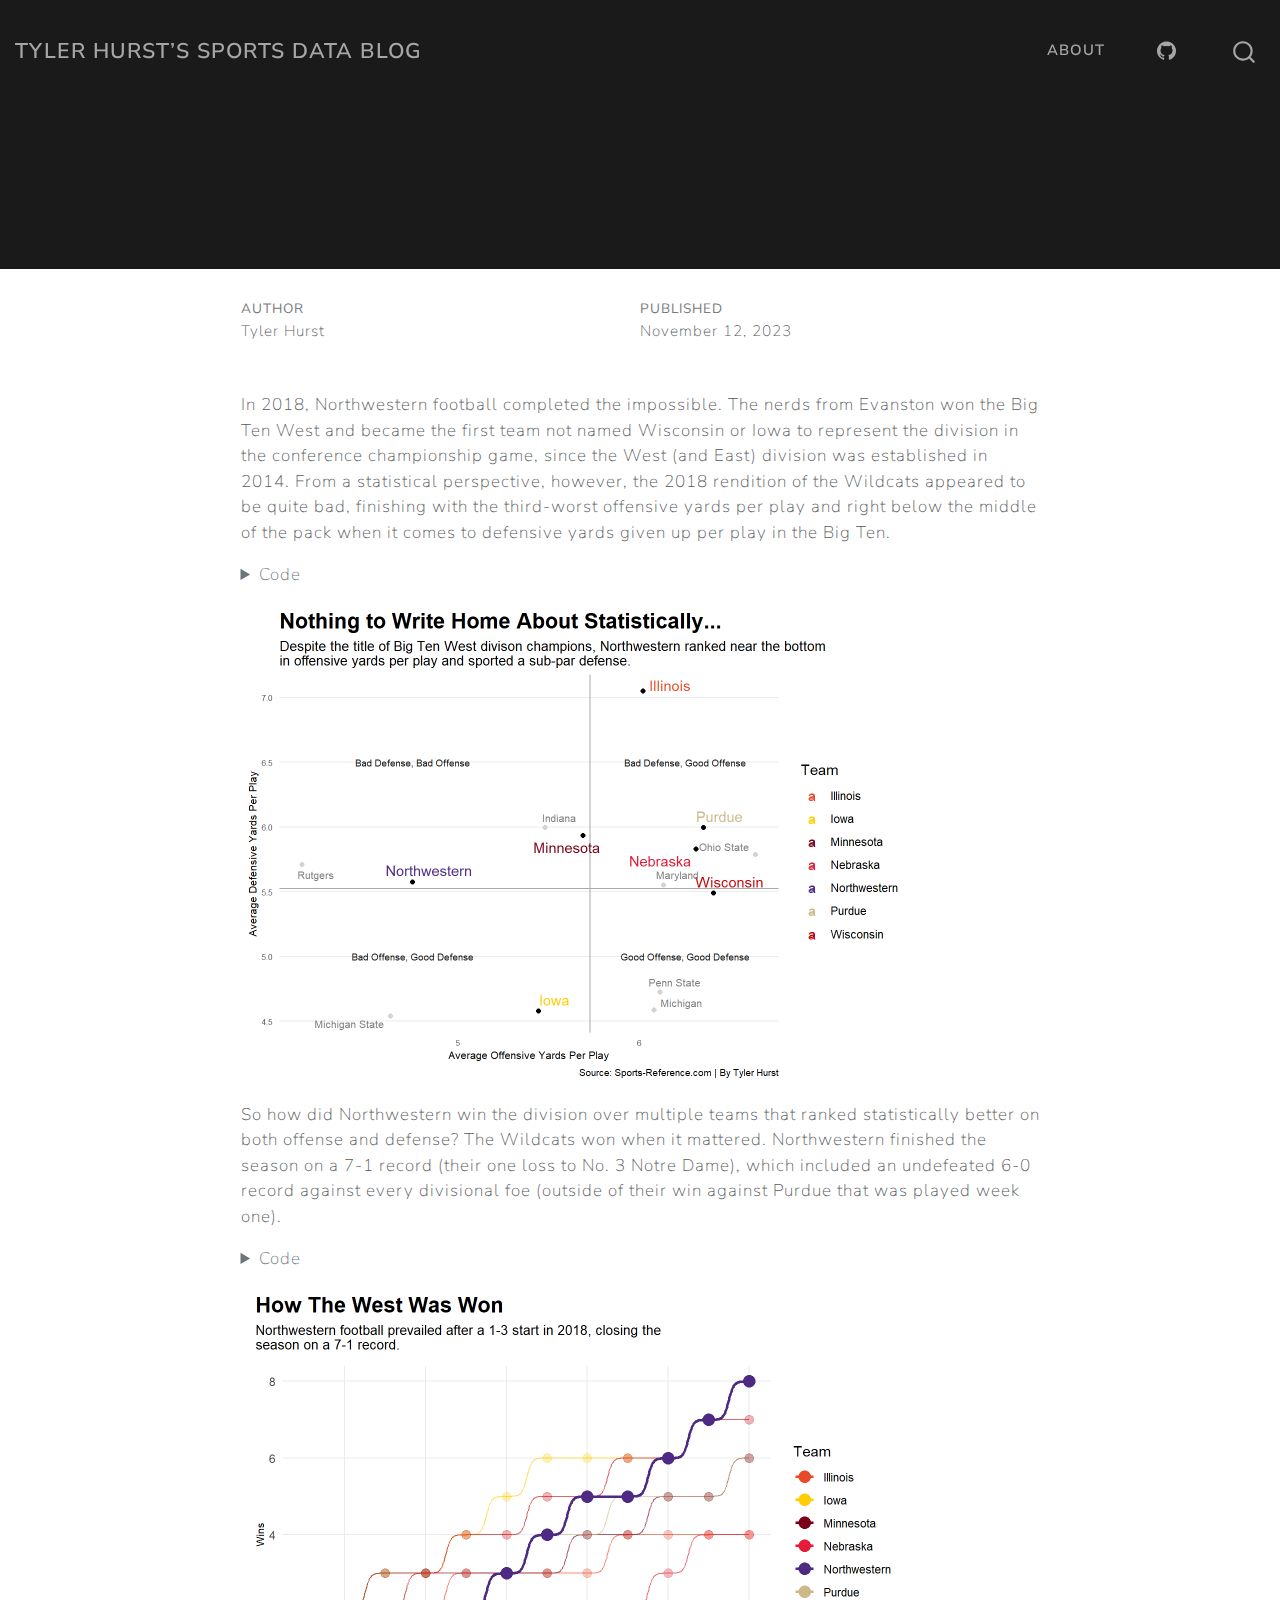
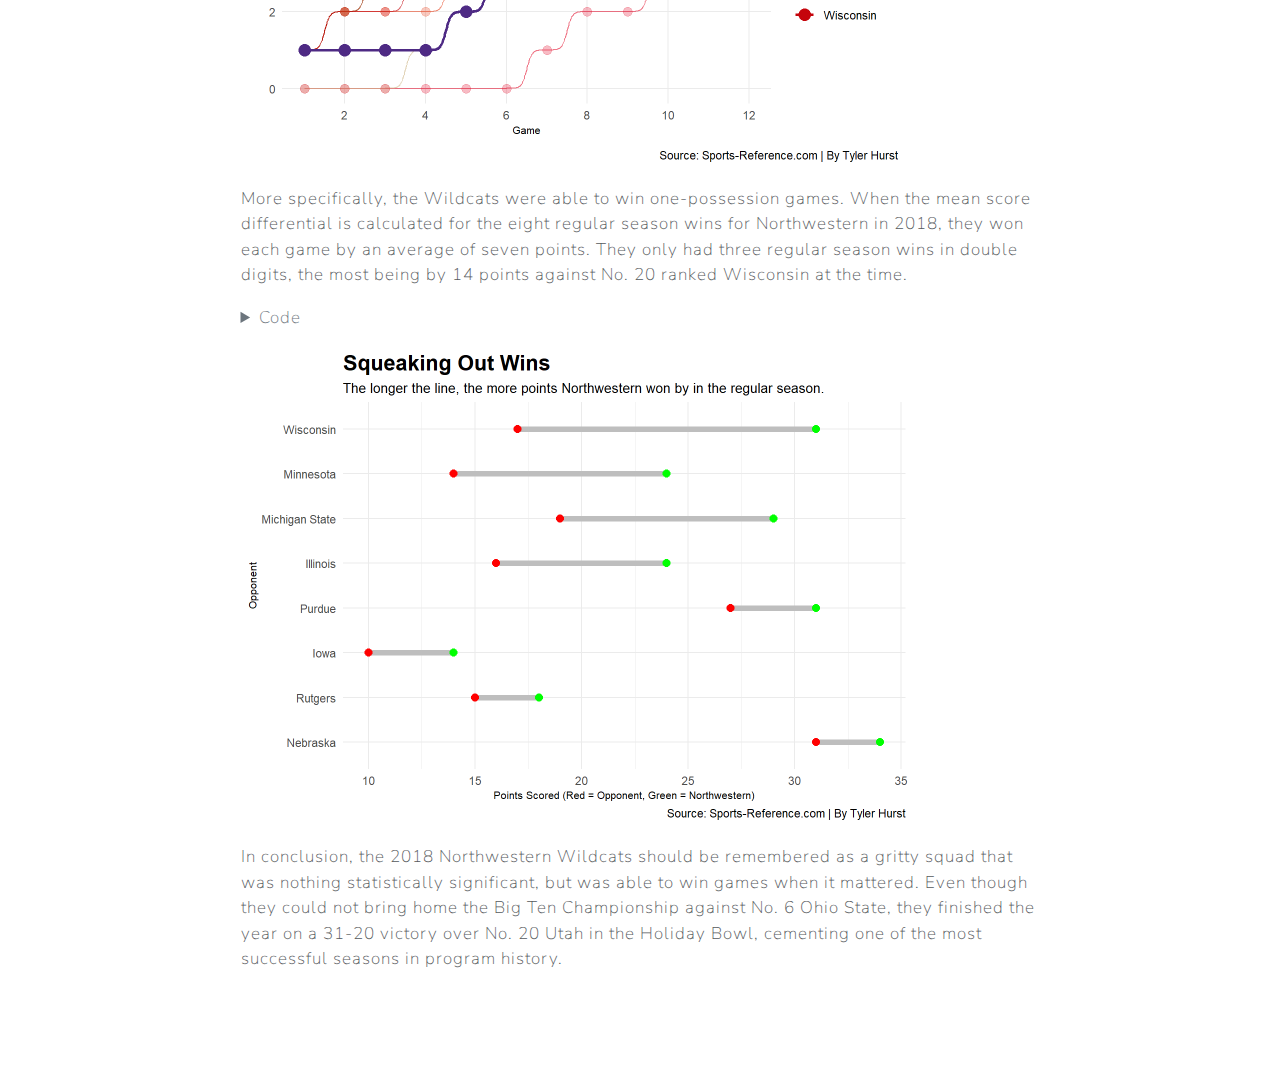
==== commit 3373188e: "Final Project Draft 2" ====
--- a/posts/how-northwestern-won-the-2018-big-ten-west/index.html
+++ b/posts/how-northwestern-won-the-2018-big-ten-west/index.html
@@ -172,7 +172,7 @@
 
 
 
-<p>In 2018, Northwestern football completed the impossible. The nerds from Evanston became the first team in the Big Ten West not named Wisconsin or Iowa&nbsp;to represent the division in the conference championship game, since the West (and East)&nbsp;division was established in 2014. From a statistical perspective, however, the 2018 rendition of the Wildcats appears to be quite bad, finishing with the third-worst offensive yards per play and right below the middle of the pack when it comes to defensive yards given up per play in the Big Ten. &nbsp;</p>
+<p>In 2018, Northwestern football completed the impossible. The nerds from Evanston won the Big Ten West and became the first team not named Wisconsin or Iowa&nbsp;to represent the division in the conference championship game, since the West (and East) division was established in 2014. From a statistical perspective, however, the 2018 rendition of the Wildcats appeared to be quite bad, finishing with the third-worst offensive yards per play and right below the middle of the pack when it comes to defensive yards given up per play in the Big Ten. &nbsp;</p>
 <div class="cell">
 <details>
 <summary>Code</summary>
@@ -221,7 +221,7 @@
 <span id="cb1-43"><a href="#cb1-43" aria-hidden="true" tabindex="-1"></a>  <span class="fu">geom_text</span>(<span class="fu">aes</span>(<span class="at">x=</span><span class="fl">6.25</span>, <span class="at">y=</span><span class="fl">6.5</span>, <span class="at">label=</span><span class="st">"Bad Defense, Good Offense"</span>), <span class="at">color=</span><span class="st">"#151515"</span>, <span class="at">size =</span> <span class="fl">2.5</span>) <span class="sc">+</span></span>
 <span id="cb1-44"><a href="#cb1-44" aria-hidden="true" tabindex="-1"></a>  <span class="fu">geom_text_repel</span>(<span class="at">data=</span>west, <span class="fu">aes</span>(<span class="at">x=</span>OffensiveYPP, <span class="at">y=</span>DefensiveYPP, <span class="at">label=</span>Team, <span class="at">color=</span>Team)) <span class="sc">+</span></span>
 <span id="cb1-45"><a href="#cb1-45" aria-hidden="true" tabindex="-1"></a>  <span class="fu">geom_text_repel</span>(<span class="at">data=</span>east, <span class="fu">aes</span>(<span class="at">x=</span>OffensiveYPP, <span class="at">y=</span>DefensiveYPP, <span class="at">label=</span>Team, <span class="at">color=</span>Team), <span class="at">size =</span> <span class="fl">2.8</span>) <span class="sc">+</span></span>
-<span id="cb1-46"><a href="#cb1-46" aria-hidden="true" tabindex="-1"></a>  <span class="fu">labs</span>(<span class="at">x=</span><span class="st">"Average Offensive Yards Per Play"</span>, <span class="at">y=</span><span class="st">"Average Defensive Yards Per Play"</span>, <span class="at">title=</span><span class="st">"Nothing to Write Home About Statistically..."</span>, <span class="at">subtitle=</span><span class="st">"Despite the title of Big Ten West divison champions, Northwestern ranked near the bottom</span><span class="sc">\n</span><span class="st">in offensive yards per play and sported a sub-par defense, compared to other conference teams."</span>, <span class="at">caption=</span><span class="st">"Source: Sports-Reference.com | By Tyler Hurst"</span>) <span class="sc">+</span></span>
+<span id="cb1-46"><a href="#cb1-46" aria-hidden="true" tabindex="-1"></a>  <span class="fu">labs</span>(<span class="at">x=</span><span class="st">"Average Offensive Yards Per Play"</span>, <span class="at">y=</span><span class="st">"Average Defensive Yards Per Play"</span>, <span class="at">title=</span><span class="st">"Nothing to Write Home About Statistically..."</span>, <span class="at">subtitle=</span><span class="st">"Despite the title of Big Ten West divison champions, Northwestern ranked near the bottom</span><span class="sc">\n</span><span class="st">in offensive yards per play and sported a sub-par defense."</span>, <span class="at">caption=</span><span class="st">"Source: Sports-Reference.com | By Tyler Hurst"</span>) <span class="sc">+</span></span>
 <span id="cb1-47"><a href="#cb1-47" aria-hidden="true" tabindex="-1"></a>  <span class="fu">scale_color_manual</span>(<span class="at">values =</span> team_colors) <span class="sc">+</span></span>
 <span id="cb1-48"><a href="#cb1-48" aria-hidden="true" tabindex="-1"></a>  <span class="fu">theme_minimal</span>() <span class="sc">+</span> </span>
 <span id="cb1-49"><a href="#cb1-49" aria-hidden="true" tabindex="-1"></a>  <span class="fu">theme</span>(</span>
@@ -256,7 +256,7 @@
 <span id="cb2-11"><a href="#cb2-11" aria-hidden="true" tabindex="-1"></a>  <span class="fu">theme_minimal</span>() <span class="sc">+</span></span>
 <span id="cb2-12"><a href="#cb2-12" aria-hidden="true" tabindex="-1"></a>  <span class="fu">plot_annotation</span>(</span>
 <span id="cb2-13"><a href="#cb2-13" aria-hidden="true" tabindex="-1"></a>    <span class="at">title =</span> <span class="st">"How The West Was Won"</span>,</span>
-<span id="cb2-14"><a href="#cb2-14" aria-hidden="true" tabindex="-1"></a>    <span class="at">subtitle =</span> <span class="st">"Northwestern football prevailed after a 1-3 start in 2018, closing</span><span class="sc">\n</span><span class="st">the season on a 7-1 record."</span>,</span>
+<span id="cb2-14"><a href="#cb2-14" aria-hidden="true" tabindex="-1"></a>    <span class="at">subtitle =</span> <span class="st">"Northwestern football prevailed after a 1-3 start in 2018, closing the</span><span class="sc">\n</span><span class="st">season on a 7-1 record."</span>,</span>
 <span id="cb2-15"><a href="#cb2-15" aria-hidden="true" tabindex="-1"></a>    <span class="at">caption =</span> <span class="st">"Source: Sports-Reference.com | By Tyler Hurst"</span></span>
 <span id="cb2-16"><a href="#cb2-16" aria-hidden="true" tabindex="-1"></a>  ) <span class="sc">&amp;</span> </span>
 <span id="cb2-17"><a href="#cb2-17" aria-hidden="true" tabindex="-1"></a>  <span class="fu">theme</span>(</span>
